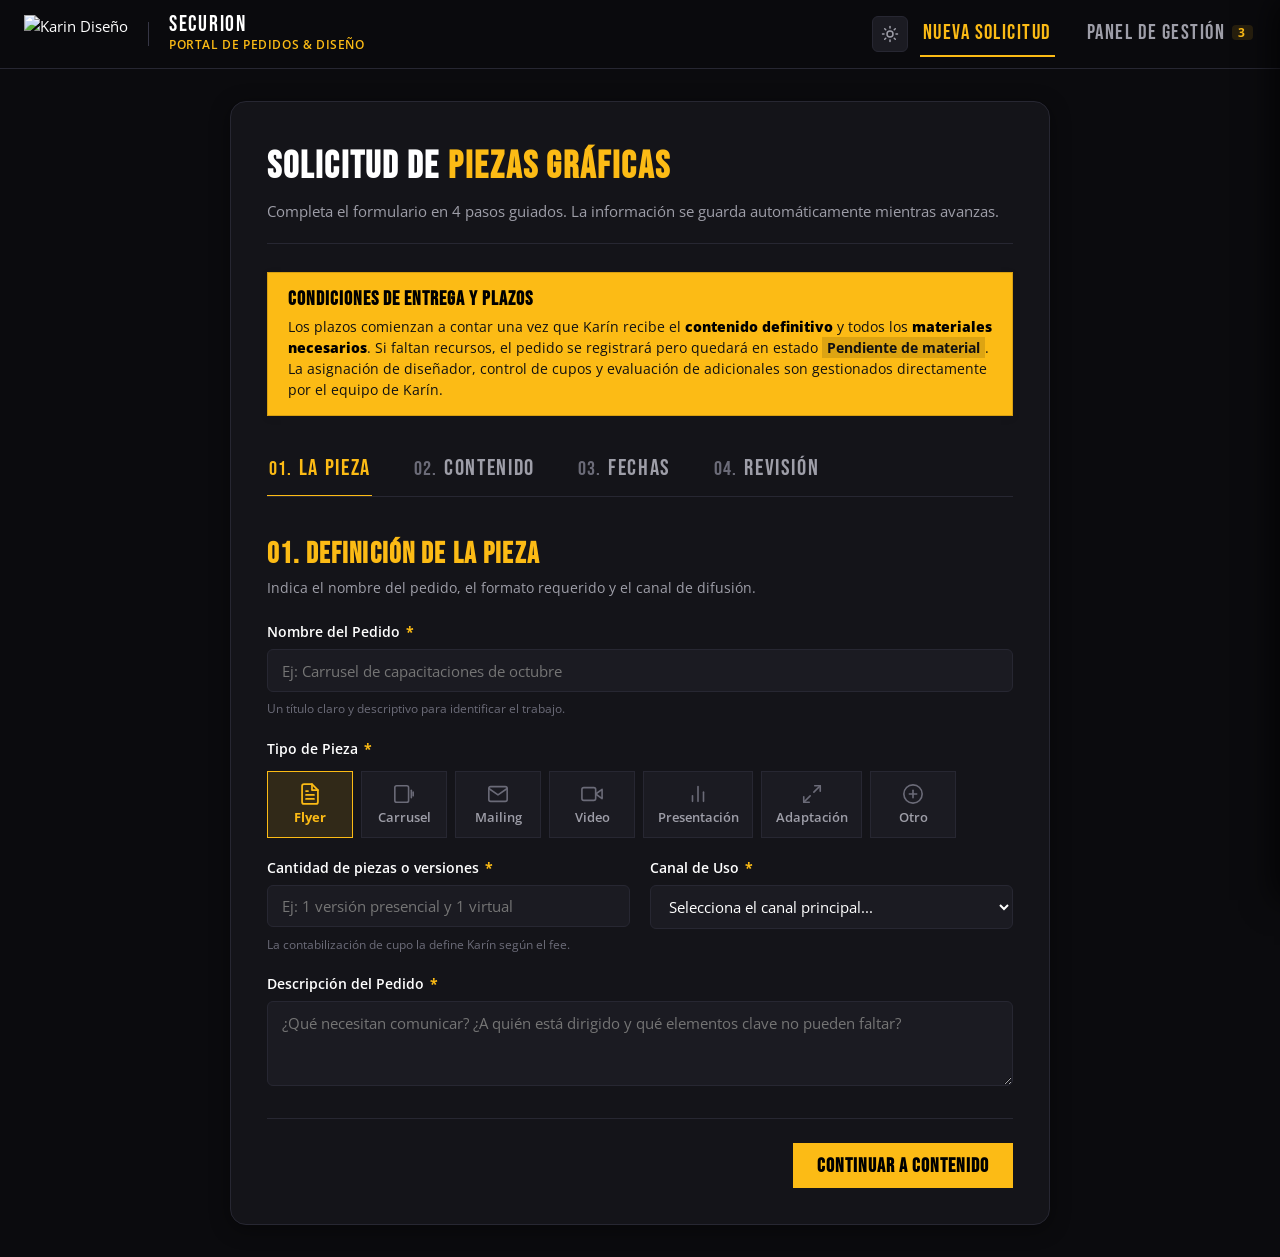
==== index.html @ 6c2c07dc "Portal de Gestion y Pedidos de Diseno - Securion & Karin" ====
<!DOCTYPE html>
<html lang="es" data-theme="dark">
<head>
  <meta charset="UTF-8">
  <meta name="viewport" content="width=device-width, initial-scale=1.0">
  <meta name="color-scheme" content="dark light">
  <title>KARÍN | Portal de Pedidos & Gestión Securion</title>
  <meta name="description" content="Plataforma de solicitud y seguimiento de piezas de diseño para Securion por Karín Diseño.">
  <link rel="icon" type="image/png" href="https://assets.zyrosite.com/cdn-cgi/image/format=auto,w=32,h=32,fit=crop,f=png/mv0lGExe8ySg27l9/favicon-karin-AR0VG83LXwT9lnw8.png">

  <!-- FOUC Prevention Script -->
  <script>
    (function() {
      const savedTheme = localStorage.getItem('karin_theme') || 'dark';
      document.documentElement.setAttribute('data-theme', savedTheme);
      const meta = document.querySelector('meta[name="color-scheme"]');
      if (meta) {
        meta.setAttribute('content', savedTheme === 'dark' ? 'dark light' : 'light dark');
      }
    })();
  </script>

  <!-- Google Fonts: Bebas Neue (títulos Karin) y Open Sans (cuerpo y controles) -->
  <link rel="preconnect" href="https://fonts.googleapis.com">
  <link rel="preconnect" href="https://fonts.gstatic.com" crossorigin>
  <link href="https://fonts.googleapis.com/css2?family=Bebas+Neue&family=Open+Sans:ital,wght@0,300..800;1,300..800&display=swap" rel="stylesheet">

  <style>
    /* VARIABLES DE TEMA: MODO OSCURO POR DEFECTO */
    :root, [data-theme="dark"] {
      color-scheme: dark;
      --karin-yellow: #FCBB15;
      --karin-yellow-hover: #e5a70c;
      --karin-yellow-light: rgba(252, 187, 21, 0.12);
      --karin-yellow-border: rgba(252, 187, 21, 0.35);
      
      --bg-main: #0B0B0E;
      --bg-surface: #141419;
      --bg-surface-elevated: #1B1B22;
      --bg-surface-hover: #22222B;
      --border-subtle: #272732;
      --border-medium: #363645;
      
      --text-main: #FFFFFF;
      --text-muted: #9E9EA8;
      --text-dim: #6B6B78;
      
      --danger: #FF4D4F;
      --danger-bg: rgba(255, 77, 79, 0.12);
      --danger-border: rgba(255, 77, 79, 0.3);
      --success: #52C41A;
      --success-bg: rgba(82, 196, 26, 0.12);
      --success-border: rgba(82, 196, 26, 0.3);
      --warning: #FAAD14;
      --warning-bg: rgba(250, 173, 20, 0.12);
      --warning-border: rgba(250, 173, 20, 0.3);
      --info: #1890FF;
      --info-bg: rgba(24, 144, 255, 0.12);
      --info-border: rgba(24, 144, 255, 0.3);
      --purple: #B37FEB;
      --purple-bg: rgba(114, 46, 209, 0.15);
      --purple-border: rgba(114, 46, 209, 0.3);

      --font-display: 'Bebas Neue', sans-serif;
      --font-body: 'Open Sans', -apple-system, BlinkMacSystemFont, 'Segoe UI', Roboto, sans-serif;
      --radius-sm: 6px;
      --radius-md: 10px;
      --radius-lg: 16px;
      --shadow-card: 0 4px 20px rgba(0, 0, 0, 0.4);
      --shadow-drawer: -6px 0 30px rgba(0, 0, 0, 0.7);
      --header-bg: rgba(11, 11, 14, 0.95);
    }

    /* VARIABLES DE TEMA: MODO CLARO (DISCRETO Y PULIDO) */
    [data-theme="light"] {
      color-scheme: light;
      --karin-yellow: #D99B00;
      --karin-yellow-hover: #c48a00;
      --karin-yellow-light: rgba(217, 155, 0, 0.1);
      --karin-yellow-border: rgba(217, 155, 0, 0.35);
      
      --bg-main: #F6F6FA;
      --bg-surface: #FFFFFF;
      --bg-surface-elevated: #F0F0F5;
      --bg-surface-hover: #E7E7EE;
      --border-subtle: #E1E1E8;
      --border-medium: #CBCBD6;
      
      --text-main: #141418;
      --text-muted: #575766;
      --text-dim: #7C7C8C;
      
      --danger: #D9363E;
      --danger-bg: rgba(217, 54, 62, 0.08);
      --danger-border: rgba(217, 54, 62, 0.25);
      --success: #389E0D;
      --success-bg: rgba(56, 158, 13, 0.08);
      --success-border: rgba(56, 158, 13, 0.25);
      --warning: #D48806;
      --warning-bg: rgba(212, 136, 6, 0.08);
      --warning-border: rgba(212, 136, 6, 0.25);
      --info: #096DD9;
      --info-bg: rgba(9, 109, 217, 0.08);
      --info-border: rgba(9, 109, 217, 0.25);
      --purple: #722ED1;
      --purple-bg: rgba(114, 46, 209, 0.08);
      --purple-border: rgba(114, 46, 209, 0.25);

      --shadow-card: 0 4px 18px rgba(0, 0, 0, 0.06);
      --shadow-drawer: -6px 0 30px rgba(0, 0, 0, 0.15);
      --header-bg: rgba(255, 255, 255, 0.95);
    }

    * {
      box-sizing: border-box;
      margin: 0;
      padding: 0;
      transition: background-color 0.25s ease, border-color 0.25s ease, color 0.25s ease;
    }

    body {
      background-color: var(--bg-main);
      color: var(--text-main);
      font-family: var(--font-body);
      font-size: 15px;
      line-height: 1.5;
      min-height: 100vh;
      display: flex;
      flex-direction: column;
      overflow-x: hidden;
    }

    /* HEADER */
    header {
      background-color: var(--header-bg);
      backdrop-filter: blur(12px);
      border-bottom: 1px solid var(--border-subtle);
      position: sticky;
      top: 0;
      z-index: 100;
      padding: 0.75rem 1.5rem;
    }

    .header-inner {
      max-width: 1300px;
      margin: 0 auto;
      display: flex;
      align-items: center;
      justify-content: space-between;
      gap: 1rem;
    }

    .brand-wrap {
      display: flex;
      align-items: center;
      gap: 1.25rem;
      text-decoration: none;
    }

    .brand-logo {
      height: 38px;
      width: auto;
      object-fit: contain;
    }

    [data-theme="light"] .brand-logo {
      filter: drop-shadow(0 1px 2px rgba(0,0,0,0.15));
    }

    .brand-divider {
      width: 1px;
      height: 24px;
      background: var(--border-medium);
    }

    .client-badge {
      display: flex;
      flex-direction: column;
    }

    .client-badge .title {
      font-family: var(--font-display);
      font-size: 1.35rem;
      letter-spacing: 0.08em;
      color: var(--text-main);
      line-height: 1;
    }

    .client-badge .sub {
      font-size: 0.75rem;
      color: var(--karin-yellow);
      letter-spacing: 0.05em;
      text-transform: uppercase;
      font-weight: 600;
    }

    .header-right {
      display: flex;
      align-items: center;
      gap: 0.75rem;
    }

    /* THEME TOGGLE (LINDO Y DISCRETO) */
    .theme-toggle-btn {
      background: var(--bg-surface-elevated);
      border: 1px solid var(--border-subtle);
      color: var(--text-muted);
      width: 36px;
      height: 36px;
      border-radius: var(--radius-sm);
      display: inline-flex;
      align-items: center;
      justify-content: center;
      cursor: pointer;
      transition: all 0.2s ease;
      padding: 0;
    }

    .theme-toggle-btn:hover {
      color: var(--karin-yellow);
      border-color: var(--karin-yellow-border);
      background: var(--bg-surface-hover);
    }

    .theme-icon-wrap {
      display: flex;
      align-items: center;
      justify-content: center;
      width: 18px;
      height: 18px;
    }

    .theme-icon-wrap svg {
      width: 18px;
      height: 18px;
      stroke: currentColor;
      fill: none;
      stroke-width: 2;
      stroke-linecap: round;
      stroke-linejoin: round;
      display: block;
    }

    /* NAV TABS ESTILO KARIN (EDITORIAL, SIN PASTILLAS, LÍNEA AMARILLA INFERIOR) */
    .nav-tabs {
      display: flex;
      background: transparent;
      border: none;
      padding: 0;
      gap: 1.8rem;
    }

    .nav-btn {
      background: transparent;
      border: none;
      border-radius: 0;
      color: var(--text-muted);
      font-family: var(--font-display);
      font-size: 1.3rem;
      letter-spacing: 0.07em;
      text-transform: uppercase;
      padding: 0.5rem 0.2rem 0.65rem;
      cursor: pointer;
      display: inline-flex;
      align-items: center;
      gap: 0.45rem;
      border-bottom: 2px solid transparent;
      margin-bottom: -1px;
      transition: color 0.2s ease, border-color 0.2s ease;
      box-shadow: none;
    }

    .nav-btn:hover {
      color: var(--text-main);
    }

    .nav-btn.active {
      background: transparent !important;
      color: var(--karin-yellow) !important;
      border-bottom: 2px solid var(--karin-yellow) !important;
      box-shadow: none !important;
    }

    .badge-count {
      background: var(--karin-yellow-light);
      color: var(--karin-yellow);
      font-family: var(--font-body);
      font-size: 0.72rem;
      padding: 1px 6px;
      border-radius: 4px;
      font-weight: 700;
      line-height: 1.2;
    }

    .nav-btn.active .badge-count {
      background: var(--karin-yellow);
      color: #000000;
    }

    /* MAIN CONTAINER */
    main {
      flex: 1;
      max-width: 1300px;
      width: 100%;
      margin: 0 auto;
      padding: 2rem 1.5rem;
    }

    /* VIEW SWITCHER */
    .view-section {
      display: none;
      animation: fadeIn 0.25s ease-in-out;
    }

    .view-section.active {
      display: block;
    }

    @keyframes fadeIn {
      from { opacity: 0; transform: translateY(6px); }
      to { opacity: 1; transform: translateY(0); }
    }

    /* ======================================================== */
    /* VISTA 1: FORMULARIO WIZARD PASO A PASO (MODO CLIENTE)   */
    /* ======================================================== */
    .wizard-container {
      max-width: 820px;
      margin: 0 auto;
      background: var(--bg-surface);
      border: 1px solid var(--border-subtle);
      border-radius: var(--radius-lg);
      padding: 2.25rem;
      box-shadow: var(--shadow-card);
      position: relative;
    }

    .wizard-header {
      margin-bottom: 1.75rem;
      border-bottom: 1px solid var(--border-subtle);
      padding-bottom: 1.25rem;
    }

    .wizard-header h1 {
      font-family: var(--font-display);
      font-size: 2.4rem;
      letter-spacing: 0.05em;
      color: var(--text-main);
      margin-bottom: 0.25rem;
    }

    .wizard-header h1 span {
      color: var(--karin-yellow);
    }

    .wizard-header p {
      color: var(--text-muted);
      font-size: 0.95rem;
    }

    /* AVISO DE CONDICIONES: AMARILLO SÓLIDO, CUADRADO Y COMPACTO */
    .terms-alert-box {
      background: #FCBB15;
      color: #000000;
      border-radius: 0;
      border: 1px solid rgba(0, 0, 0, 0.15);
      padding: 0.95rem 1.25rem;
      margin: 1.25rem 0 1.75rem;
      box-shadow: 0 2px 8px rgba(0, 0, 0, 0.08);
    }

    .terms-alert-title {
      font-family: var(--font-display);
      font-size: 1.25rem;
      letter-spacing: 0.05em;
      line-height: 1.1;
      margin-bottom: 0.35rem;
      color: #000000;
      font-weight: 700;
      text-transform: uppercase;
    }

    .terms-alert-text {
      font-family: var(--font-body);
      font-size: 0.88rem;
      line-height: 1.5;
      color: #111111;
      margin: 0;
    }

    .terms-alert-text strong {
      color: #000000;
      font-weight: 800;
    }

    .terms-alert-text em {
      font-style: normal;
      font-weight: 700;
      background: rgba(0, 0, 0, 0.12);
      padding: 1px 5px;
    }

    /* STEP NAVIGATION ESTILO KARIN (EDITORIAL, SIN PASTILLAS, LÍNEA AMARILLA INFERIOR) */
    .steps-indicator {
      display: flex;
      align-items: center;
      border-bottom: 1px solid var(--border-subtle);
      margin-bottom: 2.25rem;
      gap: 2.5rem;
      overflow-x: auto;
      scrollbar-width: none;
    }
    .steps-indicator::-webkit-scrollbar {
      display: none;
    }

    .step-pill {
      background: transparent !important;
      border: none !important;
      border-radius: 0 !important;
      padding: 0.6rem 0.1rem 0.85rem;
      display: inline-flex;
      align-items: baseline;
      gap: 0.45rem;
      cursor: pointer;
      font-family: var(--font-display);
      font-size: 1.45rem;
      letter-spacing: 0.07em;
      color: var(--text-muted);
      text-transform: uppercase;
      position: relative;
      border-bottom: 2px solid transparent !important;
      margin-bottom: -1px;
      transition: color 0.2s ease, border-color 0.2s ease;
      white-space: nowrap;
    }

    .step-pill:hover {
      color: var(--text-main);
    }

    .step-pill.current {
      color: var(--karin-yellow) !important;
      border-bottom: 2px solid var(--karin-yellow) !important;
    }

    .step-pill.completed {
      color: var(--text-main);
      border-bottom: 2px solid transparent !important;
    }

    .step-num {
      font-family: var(--font-display);
      font-size: 1.25rem;
      letter-spacing: 0.05em;
      color: var(--text-dim);
      background: transparent !important;
      width: auto !important;
      height: auto !important;
      border-radius: 0 !important;
      padding: 0 !important;
      line-height: 1;
      display: inline;
    }

    .step-pill.current .step-num {
      color: var(--karin-yellow);
    }

    .step-pill.completed .step-num {
      color: var(--karin-yellow);
    }

    .step-info {
      display: inline-flex;
      align-items: baseline;
      gap: 0.35rem;
    }

    .step-info .step-label {
      display: none;
    }

    .step-info .step-title {
      font-family: var(--font-display);
      font-size: 1.45rem;
      letter-spacing: 0.07em;
      color: inherit;
      font-weight: normal;
    }

    /* FORM STEP PANELS */
    .form-step {
      display: none;
    }

    .form-step.active {
      display: block;
      animation: fadeIn 0.2s ease-in-out;
    }

    .step-heading {
      margin-bottom: 1.5rem;
    }

    .step-heading h2 {
      font-family: var(--font-display);
      font-size: 1.8rem;
      letter-spacing: 0.04em;
      color: var(--karin-yellow);
      display: flex;
      align-items: center;
      gap: 0.5rem;
    }

    .step-heading p {
      color: var(--text-muted);
      font-size: 0.9rem;
    }

    /* FORM CONTROLS */
    .form-grid {
      display: grid;
      grid-template-columns: 1fr 1fr;
      gap: 1.25rem;
    }

    .col-full {
      grid-column: 1 / -1;
    }

    .form-group {
      display: flex;
      flex-direction: column;
      gap: 0.4rem;
    }

    label {
      font-size: 0.86rem;
      font-weight: 600;
      color: var(--text-main);
      display: flex;
      align-items: center;
      gap: 0.35rem;
    }

    .req {
      color: var(--karin-yellow);
      font-weight: bold;
    }

    .field-hint {
      font-size: 0.77rem;
      color: var(--text-dim);
      margin-top: 2px;
    }

    input[type="text"],
    input[type="email"],
    input[type="datetime-local"],
    input[type="date"],
    textarea,
    select {
      width: 100%;
      background: var(--bg-surface-elevated);
      border: 1px solid var(--border-subtle);
      border-radius: var(--radius-sm);
      padding: 0.65rem 0.85rem;
      color: var(--text-main);
      font-family: var(--font-body);
      font-size: 0.92rem;
      transition: all 0.2s ease;
    }

    input:focus,
    textarea:focus,
    select:focus {
      outline: none;
      border-color: var(--karin-yellow);
      box-shadow: 0 0 0 3px rgba(252, 187, 21, 0.2);
    }

    textarea {
      resize: vertical;
      min-height: 85px;
    }

    /* VISUAL CARD SELECTORS (Tipo de Pieza) COMPACTOS Y JUNTOS */
    .card-selector-grid {
      display: flex;
      flex-wrap: wrap;
      gap: 0.5rem;
      margin-top: 0.35rem;
    }

    .card-choice {
      position: relative;
      flex: 0 0 auto;
    }

    .card-choice input[type="radio"] {
      position: absolute;
      opacity: 0;
      width: 100%;
      height: 100%;
      cursor: pointer;
      z-index: 2;
    }

    .choice-box {
      background: var(--bg-surface-elevated);
      border: 1px solid var(--border-subtle);
      border-radius: 0;
      padding: 0.65rem 0.85rem;
      min-width: 86px;
      text-align: center;
      transition: all 0.2s ease;
      display: flex;
      flex-direction: column;
      align-items: center;
      justify-content: center;
      gap: 0.35rem;
      cursor: pointer;
      height: 100%;
      box-sizing: border-box;
    }

    .choice-svg-icon {
      width: 22px;
      height: 22px;
      stroke: var(--text-dim);
      fill: none;
      stroke-width: 1.75;
      stroke-linecap: round;
      stroke-linejoin: round;
      transition: stroke 0.2s ease, transform 0.2s ease;
    }

    .choice-label {
      font-size: 0.82rem;
      font-weight: 600;
      color: var(--text-muted);
      line-height: 1.2;
    }

    .card-choice input:checked + .choice-box {
      border-color: var(--karin-yellow);
      background: var(--karin-yellow-light);
    }

    .card-choice input:checked + .choice-box .choice-svg-icon {
      stroke: var(--karin-yellow);
      transform: scale(1.08);
    }

    .card-choice input:checked + .choice-box .choice-label {
      color: var(--karin-yellow);
      font-weight: 700;
    }

    /* URGENCY ALERT BOX */
    .urgency-box {
      background: var(--danger-bg);
      border: 1px solid var(--danger-border);
      border-radius: var(--radius-md);
      padding: 1.15rem;
      margin-top: 0.5rem;
    }

    .urgency-toggle-wrap {
      display: flex;
      align-items: center;
      justify-content: space-between;
      gap: 1rem;
    }

    .urgency-text h4 {
      color: var(--danger);
      font-size: 0.98rem;
      font-weight: 700;
      display: flex;
      align-items: center;
      gap: 0.5rem;
    }

    .urgency-text p {
      font-size: 0.82rem;
      color: var(--text-muted);
    }

    /* CONDITIONAL BLOCKS */
    .conditional-block {
      background: var(--bg-surface-elevated);
      border: 1px dashed var(--border-medium);
      border-radius: var(--radius-sm);
      padding: 1rem;
      margin-top: 0.75rem;
      display: none;
    }

    .conditional-block.visible {
      display: block;
      animation: fadeIn 0.2s ease;
    }

    /* FOOTER BUTTONS WIZARD */
    .wizard-actions {
      display: flex;
      justify-content: space-between;
      align-items: center;
      margin-top: 2rem;
      padding-top: 1.5rem;
      border-top: 1px solid var(--border-subtle);
    }

    .btn {
      display: inline-flex;
      align-items: center;
      justify-content: center;
      gap: 0.5rem;
      font-family: var(--font-display);
      font-size: 1.25rem;
      letter-spacing: 0.05em;
      text-transform: uppercase;
      font-weight: 700;
      padding: 0.65rem 1.5rem;
      border-radius: 0;
      cursor: pointer;
      border: none;
      transition: all 0.2s ease;
    }

    .btn-secondary {
      background: var(--bg-surface-elevated);
      color: var(--text-muted);
      border: 1px solid var(--border-medium);
    }

    .btn-secondary:hover {
      color: var(--text-main);
      background: var(--bg-surface-hover);
      border-color: var(--text-main);
    }

    .btn-primary {
      background: var(--karin-yellow);
      color: #000000;
      box-shadow: none;
    }

    .btn-primary:hover {
      background: var(--karin-yellow-hover);
      transform: translateY(-1px);
      box-shadow: none;
    }

    /* SUCCESS MODAL / SCREEN */
    .success-card {
      text-align: center;
      padding: 2.5rem 1rem;
      display: none;
    }

    .success-card.active {
      display: block;
      animation: fadeIn 0.3s ease;
    }

    .success-icon-wrap {
      width: 64px;
      height: 64px;
      background: var(--karin-yellow-light);
      border: 2px solid var(--karin-yellow);
      border-radius: 50%;
      display: flex;
      align-items: center;
      justify-content: center;
      margin: 0 auto 1.25rem;
      color: var(--karin-yellow);
    }

    .success-icon-wrap svg {
      width: 28px;
      height: 28px;
      stroke: var(--karin-yellow);
      fill: none;
      stroke-width: 2.5;
      stroke-linecap: round;
      stroke-linejoin: round;
    }

    .success-card h2 {
      font-family: var(--font-display);
      font-size: 2.5rem;
      letter-spacing: 0.05em;
      color: var(--karin-yellow);
      margin-bottom: 0.5rem;
    }

    .order-id-badge {
      display: inline-block;
      background: var(--bg-surface-elevated);
      border: 1px solid var(--border-medium);
      padding: 0.4rem 1rem;
      border-radius: 20px;
      font-size: 0.95rem;
      font-weight: 700;
      color: var(--text-main);
      margin-bottom: 1.25rem;
    }

    .success-details {
      max-width: 500px;
      margin: 0 auto 2rem;
      background: var(--bg-surface-elevated);
      border: 1px solid var(--border-subtle);
      border-radius: var(--radius-md);
      padding: 1.25rem;
      text-align: left;
      font-size: 0.88rem;
    }

    .success-row {
      display: flex;
      justify-content: space-between;
      padding: 0.4rem 0;
      border-bottom: 1px solid var(--border-subtle);
    }

    .success-row:last-child {
      border-bottom: none;
    }

    .success-row span:first-child {
      color: var(--text-muted);
    }


    /* ======================================================== */
    /* VISTA 2: PANEL DE GESTIÓN & SEGUIMIENTO (ZERO SIDESCROLL) */
    /* ======================================================== */
    .dashboard-header {
      display: flex;
      justify-content: space-between;
      align-items: flex-end;
      margin-bottom: 1.5rem;
      flex-wrap: wrap;
      gap: 1rem;
    }

    .dashboard-header h1 {
      font-family: var(--font-display);
      font-size: 2.3rem;
      letter-spacing: 0.05em;
      line-height: 1;
    }

    .dashboard-header h1 span {
      color: var(--karin-yellow);
    }

    /* KPI METRICS (ESTILO KARIN: EDITORIAL, BORDES RECTOS, NÚMEROS BEBAS NEUE) */
    .metrics-bar {
      display: grid;
      grid-template-columns: repeat(auto-fit, minmax(200px, 1fr));
      gap: 1.25rem;
      margin-bottom: 2.25rem;
    }

    .metric-card {
      background: var(--bg-surface);
      border: 1px solid var(--border-medium);
      border-radius: 0;
      padding: 1.5rem 1.75rem;
      display: flex;
      flex-direction: column;
      box-shadow: none;
      transition: border-color 0.2s ease;
    }

    .metric-card:hover {
      border-color: var(--karin-yellow);
    }

    .metric-val {
      font-family: var(--font-display);
      font-size: 3.4rem;
      letter-spacing: 0.04em;
      color: var(--text-main);
      line-height: 1;
      margin-bottom: 0.4rem;
    }

    .metric-title {
      font-family: var(--font-display);
      font-size: 1.15rem;
      letter-spacing: 0.08em;
      text-transform: uppercase;
      color: var(--text-muted);
      line-height: 1.2;
    }

    .metric-card.urgent .metric-val {
      color: var(--danger);
    }

    .metric-card.pending-mat .metric-val {
      color: var(--warning);
    }

    .metric-card.in-progress .metric-val {
      color: var(--karin-yellow);
    }

    /* CONTROLS & FILTER BAR (ESTILO MENÚ KARIN: SIN PASTILLAS, LÍNEA AMARILLA) */
    .filter-bar {
      background: transparent;
      border: none;
      border-bottom: 1px solid var(--border-subtle);
      border-radius: 0;
      padding: 0 0 0.5rem 0;
      display: flex;
      align-items: flex-end;
      justify-content: space-between;
      gap: 1.5rem;
      margin-bottom: 2rem;
      flex-wrap: wrap;
      box-shadow: none;
    }

    .filter-tabs {
      display: flex;
      gap: 1.75rem;
      overflow-x: auto;
      margin-bottom: -1px;
      scrollbar-width: none;
    }
    .filter-tabs::-webkit-scrollbar {
      display: none;
    }

    .filter-tab {
      background: transparent;
      border: none;
      border-radius: 0;
      padding: 0.5rem 0.2rem 0.75rem;
      border-bottom: 2px solid transparent;
      font-family: var(--font-display);
      font-size: 1.3rem;
      letter-spacing: 0.07em;
      text-transform: uppercase;
      color: var(--text-muted);
      cursor: pointer;
      transition: color 0.2s ease, border-color 0.2s ease;
      white-space: nowrap;
    }

    .filter-tab:hover {
      color: var(--text-main);
    }

    .filter-tab.active {
      color: var(--karin-yellow) !important;
      border-bottom: 2px solid var(--karin-yellow) !important;
      background: transparent !important;
    }

    .search-box {
      position: relative;
      min-width: 280px;
      margin-bottom: 0.35rem;
    }

    .search-box input {
      padding-left: 2.2rem;
      font-size: 0.88rem;
      border-radius: 0;
      border: 1px solid var(--border-medium);
      background: var(--bg-surface);
    }

    .search-icon-svg {
      position: absolute;
      left: 0.75rem;
      top: 50%;
      transform: translateY(-50%);
      width: 15px;
      height: 15px;
      stroke: var(--text-dim);
      fill: none;
      stroke-width: 2;
      pointer-events: none;
    }

    /* CARDS GRID FOR ORDERS (ESTILO SEGUNDA CAPTURA: CUADRADOS RECTANGULARES CON BOTÓN AMARILLO) */
    .orders-grid {
      display: grid;
      grid-template-columns: repeat(auto-fill, minmax(360px, 1fr));
      gap: 1.75rem;
    }

    .order-card {
      background: var(--bg-surface);
      border: 1px solid var(--border-medium);
      border-radius: 0;
      padding: 1.75rem 1.75rem 1.5rem;
      transition: border-color 0.2s ease, transform 0.2s ease;
      cursor: pointer;
      display: flex;
      flex-direction: column;
      position: relative;
      box-shadow: none;
    }

    .order-card:hover {
      border-color: var(--karin-yellow);
      transform: translateY(-2px);
    }

    .card-top {
      display: flex;
      justify-content: space-between;
      align-items: center;
      margin-bottom: 1rem;
      gap: 0.5rem;
      flex-wrap: wrap;
    }

    .card-id-type {
      display: flex;
      align-items: center;
      gap: 0.5rem;
    }

    .order-code {
      font-family: var(--font-display);
      font-size: 1.05rem;
      letter-spacing: 0.05em;
      color: #000000;
      background: var(--karin-yellow);
      padding: 1px 7px;
      border-radius: 0;
      font-weight: 700;
      line-height: 1.3;
    }

    .order-piece-tag {
      font-family: var(--font-display);
      font-size: 1.05rem;
      letter-spacing: 0.05em;
      text-transform: uppercase;
      color: var(--text-muted);
      background: transparent;
      padding: 1px 7px;
      border-radius: 0;
      border: 1px solid var(--border-medium);
      line-height: 1.3;
    }

    .status-badge {
      display: inline-flex;
      align-items: center;
      gap: 0.35rem;
      font-family: var(--font-display);
      font-size: 1rem;
      letter-spacing: 0.06em;
      padding: 2px 8px;
      border-radius: 0;
      text-transform: uppercase;
      line-height: 1.3;
    }

    .status-badge::before {
      display: none;
    }

    .status-nuevo { background: transparent; color: var(--info); border: 1px solid var(--info); }
    .status-pendiente { background: transparent; color: var(--warning); border: 1px solid var(--warning); }
    .status-diseno { background: transparent; color: var(--karin-yellow); border: 1px solid var(--karin-yellow); }
    .status-revision { background: transparent; color: var(--purple); border: 1px solid var(--purple); }
    .status-aprobado { background: transparent; color: var(--success); border: 1px solid var(--success); }
    .status-finalizado { background: transparent; color: var(--text-dim); border: 1px solid var(--border-medium); }

    .urgent-badge-pill {
      background: transparent;
      color: var(--danger);
      border: 1px solid var(--danger);
      padding: 1px 7px;
      border-radius: 0;
      font-family: var(--font-display);
      font-size: 1rem;
      letter-spacing: 0.06em;
      text-transform: uppercase;
      line-height: 1.3;
    }

    .card-title {
      font-family: var(--font-display);
      font-size: 1.65rem;
      letter-spacing: 0.04em;
      text-transform: uppercase;
      color: var(--text-main);
      margin-bottom: 0.5rem;
      line-height: 1.15;
    }

    .card-desc {
      font-family: var(--font-body);
      font-size: 0.88rem;
      color: var(--text-muted);
      display: -webkit-box;
      -webkit-line-clamp: 2;
      -webkit-box-orient: vertical;
      overflow: hidden;
      margin-bottom: 1.25rem;
      line-height: 1.5;
      min-height: 42px;
    }

    .card-meta-list {
      margin-top: auto;
      border-top: 1px solid var(--border-subtle);
      padding-top: 0.85rem;
      display: flex;
      flex-direction: column;
      gap: 0.45rem;
      font-size: 0.84rem;
    }

    .card-btn-action {
      background: var(--karin-yellow);
      color: #000000;
      font-family: var(--font-display);
      font-size: 1.35rem;
      letter-spacing: 0.08em;
      text-transform: uppercase;
      font-weight: 700;
      padding: 0.65rem 1.25rem;
      border: none;
      border-radius: 0;
      text-align: center;
      width: 100%;
      margin-top: 1.25rem;
      cursor: pointer;
      transition: all 0.2s ease;
      display: block;
    }

    .order-card:hover .card-btn-action {
      background: var(--karin-yellow-hover);
      transform: translateY(-1px);
    }

    .meta-item {
      display: flex;
      justify-content: space-between;
      color: var(--text-dim);
    }

    .meta-item strong {
      color: var(--text-main);
      font-weight: 600;
    }

    .urgent-badge-pill {
      background: var(--danger-bg);
      color: var(--danger);
      border: 1px solid var(--danger-border);
      padding: 2px 7px;
      border-radius: 4px;
      font-size: 0.73rem;
      font-weight: 800;
      display: inline-flex;
      align-items: center;
      gap: 4px;
      text-transform: uppercase;
      letter-spacing: 0.04em;
    }

    /* DRAWER / DETALLE DEL PEDIDO (SIN SCROLL HORIZONTAL) */
    .drawer-overlay {
      position: fixed;
      top: 0;
      left: 0;
      width: 100vw;
      height: 100vh;
      background: rgba(0, 0, 0, 0.6);
      backdrop-filter: blur(4px);
      z-index: 1000;
      opacity: 0;
      pointer-events: none;
      transition: opacity 0.25s ease;
    }

    .drawer-overlay.open {
      opacity: 1;
      pointer-events: auto;
    }

    .detail-drawer {
      position: fixed;
      top: 0;
      right: 0;
      width: min(680px, 92vw);
      height: 100vh;
      background: var(--bg-surface);
      border-left: 1px solid var(--border-medium);
      box-shadow: var(--shadow-drawer);
      z-index: 1001;
      transform: translateX(100%);
      transition: transform 0.3s cubic-bezier(0.16, 1, 0.3, 1);
      display: flex;
      flex-direction: column;
      overflow: hidden;
    }

    .detail-drawer.open {
      transform: translateX(0);
    }

    .drawer-header {
      padding: 1.25rem 1.75rem;
      border-bottom: 1px solid var(--border-subtle);
      background: var(--bg-surface-elevated);
      display: flex;
      justify-content: space-between;
      align-items: center;
    }

    .drawer-title-wrap h2 {
      font-family: var(--font-display);
      font-size: 1.8rem;
      letter-spacing: 0.04em;
      color: var(--text-main);
      display: flex;
      align-items: center;
      gap: 0.6rem;
    }

    .drawer-close {
      background: transparent;
      border: none;
      color: var(--text-dim);
      font-size: 1.3rem;
      cursor: pointer;
      line-height: 1;
      padding: 0.35rem;
      border-radius: 4px;
      transition: color 0.2s;
    }

    .drawer-close:hover {
      color: var(--text-main);
    }

    .drawer-body {
      flex: 1;
      overflow-y: auto;
      padding: 1.5rem 1.75rem;
      display: flex;
      flex-direction: column;
      gap: 1.5rem;
    }

    /* SECCIONES EN EL DRAWER */
    .drawer-section {
      background: var(--bg-surface-elevated);
      border: 1px solid var(--border-subtle);
      border-radius: 0;
      padding: 1.25rem;
    }

    .drawer-section-title {
      font-family: var(--font-display);
      font-size: 1.2rem;
      letter-spacing: 0.05em;
      color: var(--karin-yellow);
      margin-bottom: 0.85rem;
      display: flex;
      align-items: center;
      justify-content: space-between;
      border-bottom: 1px solid var(--border-subtle);
      padding-bottom: 0.4rem;
    }

    .drawer-field-grid {
      display: grid;
      grid-template-columns: 1fr 1fr;
      gap: 0.85rem;
    }

    .drawer-field {
      display: flex;
      flex-direction: column;
      gap: 0.2rem;
    }

    .drawer-field.col-full {
      grid-column: 1 / -1;
    }

    .df-label {
      font-size: 0.75rem;
      color: var(--text-dim);
      text-transform: uppercase;
      font-weight: 600;
      letter-spacing: 0.04em;
    }

    .df-val {
      font-size: 0.9rem;
      color: var(--text-main);
      word-break: break-word;
    }

    .df-val a {
      color: var(--karin-yellow);
      text-decoration: underline;
    }

    /* SECCIÓN KARIN (INTERNA Y EDITABLE) */
    .karin-internal-panel {
      border: 1px solid var(--karin-yellow-border);
      background: var(--karin-yellow-light);
    }

    .drawer-footer {
      padding: 1rem 1.75rem;
      border-top: 1px solid var(--border-subtle);
      background: var(--bg-surface-elevated);
      display: flex;
      justify-content: space-between;
      align-items: center;
      gap: 1rem;
    }

    /* TOAST NOTIFICATION */
    .toast {
      position: fixed;
      bottom: 2rem;
      right: 2rem;
      background: var(--bg-surface-elevated);
      border: 1px solid var(--karin-yellow);
      color: var(--text-main);
      padding: 0.85rem 1.4rem;
      border-radius: var(--radius-sm);
      box-shadow: 0 10px 30px rgba(0, 0, 0, 0.25);
      z-index: 2000;
      font-size: 0.9rem;
      font-weight: 600;
      display: flex;
      align-items: center;
      gap: 0.5rem;
      opacity: 0;
      transform: translateY(20px);
      pointer-events: none;
      transition: all 0.25s ease;
    }

    .toast.show {
      opacity: 1;
      transform: translateY(0);
      pointer-events: auto;
    }

    /* RESPONSIVE */
    @media (max-width: 768px) {
      .header-inner {
        flex-direction: column;
        align-items: flex-start;
      }
      .header-right {
        width: 100%;
        justify-content: space-between;
      }
      .nav-tabs {
        width: 100%;
        justify-content: center;
      }
      .steps-indicator {
        gap: 1.25rem;
        overflow-x: auto;
      }
      .form-grid {
        grid-template-columns: 1fr;
      }
      .drawer-field-grid {
        grid-template-columns: 1fr;
      }
      .orders-grid {
        grid-template-columns: 1fr;
      }
    }
  </style>
</head>
<body>

  <!-- HEADER BRANDING KARIN -->
  <header>
    <div class="header-inner">
      <div class="brand-wrap">
        <img class="brand-logo" src="https://assets.zyrosite.com/cdn-cgi/image/format=auto,w=375,fit=crop,q=95/mv0lGExe8ySg27l9/mesa-de-trabajo-1-AoP487wzX7uWODk9.png" alt="Karin Diseño">
        <div class="brand-divider"></div>
        <div class="client-badge">
          <span class="title">SECURION</span>
          <span class="sub">Portal de Pedidos & Diseño</span>
        </div>
      </div>

      <div class="header-right">
        <!-- BOTÓN DE MODO OSCURO / CLARO (DISCRETO Y ELEGANTE) -->
        <button class="theme-toggle-btn" id="themeToggleBtn" onclick="toggleTheme()" aria-label="Cambiar modo de color" title="Alternar modo claro / oscuro">
          <span class="theme-icon-wrap" id="themeIconSlot"></span>
        </button>

        <!-- TABS DE NAVEGACIÓN -->
        <nav class="nav-tabs">
          <button class="nav-btn active" id="tabNewOrder" onclick="switchView('newOrder')">
            <span>Nueva Solicitud</span>
          </button>
          <button class="nav-btn" id="tabDashboard" onclick="switchView('dashboard')">
            <span>Panel de Gestión</span>
            <span class="badge-count" id="ordersCounter">0</span>
          </button>
        </nav>
      </div>
    </div>
  </header>

  <!-- CONTENIDO PRINCIPAL -->
  <main>

    <!-- ======================================================== -->
    <!-- VISTA 1: NUEVA SOLICITUD (WIZARD GUIADO PARA EL CLIENTE) -->
    <!-- ======================================================== -->
    <section id="viewNewOrder" class="view-section active">
      <div class="wizard-container">
        
        <div class="wizard-header">
          <h1>SOLICITUD DE <span>PIEZAS GRÁFICAS</span></h1>
          <p>Completa el formulario en 4 pasos guiados. La información se guarda automáticamente mientras avanzas.</p>
        </div>

        <!-- AVISO DE CONDICIONES Y PLAZOS (AMARILLO SÓLIDO, CUADRADO Y COMPACTO) -->
        <div class="terms-alert-box" id="termsAlertBox">
          <div class="terms-alert-title">CONDICIONES DE ENTREGA Y PLAZOS</div>
          <p class="terms-alert-text">
            Los plazos comienzan a contar una vez que Karín recibe el <strong>contenido definitivo</strong> y todos los <strong>materiales necesarios</strong>. Si faltan recursos, el pedido se registrará pero quedará en estado <em>Pendiente de material</em>. La asignación de diseñador, control de cupos y evaluación de adicionales son gestionados directamente por el equipo de Karín.
          </p>
        </div>

        <!-- INDICADOR DE PASOS ESTILO MENÚ KARIN -->
        <nav class="steps-indicator" aria-label="Pasos de la solicitud">
          <button type="button" class="step-pill current" id="pillStep1" onclick="goToStep(1)">
            <span class="step-num">01.</span>
            <span class="step-info"><span class="step-title">LA PIEZA</span></span>
          </button>
          <button type="button" class="step-pill" id="pillStep2" onclick="goToStep(2)">
            <span class="step-num">02.</span>
            <span class="step-info"><span class="step-title">CONTENIDO</span></span>
          </button>
          <button type="button" class="step-pill" id="pillStep3" onclick="goToStep(3)">
            <span class="step-num">03.</span>
            <span class="step-info"><span class="step-title">FECHAS</span></span>
          </button>
          <button type="button" class="step-pill" id="pillStep4" onclick="goToStep(4)">
            <span class="step-num">04.</span>
            <span class="step-info"><span class="step-title">REVISIÓN</span></span>
          </button>
        </nav>

        <!-- FORMULARIO WIZARD -->
        <form id="orderForm" onsubmit="event.preventDefault(); submitOrder();">

          <!-- PASO 1: DEFINICIÓN DE LA PIEZA -->
          <div class="form-step active" id="step1">
            <div class="step-heading">
              <h2>01. DEFINICIÓN DE LA PIEZA</h2>
              <p>Indica el nombre del pedido, el formato requerido y el canal de difusión.</p>
            </div>

            <div class="form-grid">
              <div class="form-group col-full">
                <label for="orderName">Nombre del Pedido <span class="req">*</span></label>
                <input type="text" id="orderName" placeholder="Ej: Carrusel de capacitaciones de octubre" required>
                <span class="field-hint">Un título claro y descriptivo para identificar el trabajo.</span>
              </div>

              <div class="form-group col-full">
                <label>Tipo de Pieza <span class="req">*</span></label>
                <div class="card-selector-grid">
                  <!-- Flyer -->
                  <label class="card-choice">
                    <input type="radio" name="pieceType" value="Flyer" checked>
                    <div class="choice-box">
                      <svg class="choice-svg-icon" viewBox="0 0 24 24">
                        <path d="M14 2H6a2 2 0 0 0-2 2v16a2 2 0 0 0 2 2h12a2 2 0 0 0 2-2V8z"></path>
                        <polyline points="14 2 14 8 20 8"></polyline>
                        <line x1="16" y1="13" x2="8" y2="13"></line>
                        <line x1="16" y1="17" x2="8" y2="17"></line>
                        <polyline points="10 9 9 9 8 9"></polyline>
                      </svg>
                      <span class="choice-label">Flyer</span>
                    </div>
                  </label>
                  <!-- Carrusel -->
                  <label class="card-choice">
                    <input type="radio" name="pieceType" value="Carrusel">
                    <div class="choice-box">
                      <svg class="choice-svg-icon" viewBox="0 0 24 24">
                        <rect x="2" y="3" width="15" height="18" rx="2" ry="2"></rect>
                        <line x1="20" y1="8" x2="20" y2="16"></line>
                        <line x1="22" y1="10" x2="22" y2="14"></line>
                      </svg>
                      <span class="choice-label">Carrusel</span>
                    </div>
                  </label>
                  <!-- Mailing -->
                  <label class="card-choice">
                    <input type="radio" name="pieceType" value="Mailing">
                    <div class="choice-box">
                      <svg class="choice-svg-icon" viewBox="0 0 24 24">
                        <path d="M4 4h16c1.1 0 2 .9 2 2v12c0 1.1-.9 2-2 2H4c-1.1 0-2-.9-2-2V6c0-1.1.9-2 2-2z"></path>
                        <polyline points="22,6 12,13 2,6"></polyline>
                      </svg>
                      <span class="choice-label">Mailing</span>
                    </div>
                  </label>
                  <!-- Video -->
                  <label class="card-choice">
                    <input type="radio" name="pieceType" value="Video">
                    <div class="choice-box">
                      <svg class="choice-svg-icon" viewBox="0 0 24 24">
                        <polygon points="23 7 16 12 23 17 23 7"></polygon>
                        <rect x="1" y="5" width="15" height="14" rx="2" ry="2"></rect>
                      </svg>
                      <span class="choice-label">Video</span>
                    </div>
                  </label>
                  <!-- Presentación -->
                  <label class="card-choice">
                    <input type="radio" name="pieceType" value="Presentación">
                    <div class="choice-box">
                      <svg class="choice-svg-icon" viewBox="0 0 24 24">
                        <line x1="18" y1="20" x2="18" y2="10"></line>
                        <line x1="12" y1="20" x2="12" y2="4"></line>
                        <line x1="6" y1="20" x2="6" y2="14"></line>
                      </svg>
                      <span class="choice-label">Presentación</span>
                    </div>
                  </label>
                  <!-- Adaptación -->
                  <label class="card-choice">
                    <input type="radio" name="pieceType" value="Adaptación">
                    <div class="choice-box">
                      <svg class="choice-svg-icon" viewBox="0 0 24 24">
                        <polyline points="15 3 21 3 21 9"></polyline>
                        <polyline points="9 21 3 21 3 15"></polyline>
                        <line x1="21" y1="3" x2="14" y2="10"></line>
                        <line x1="3" y1="21" x2="10" y2="14"></line>
                      </svg>
                      <span class="choice-label">Adaptación</span>
                    </div>
                  </label>
                  <!-- Otro -->
                  <label class="card-choice">
                    <input type="radio" name="pieceType" value="Otro">
                    <div class="choice-box">
                      <svg class="choice-svg-icon" viewBox="0 0 24 24">
                        <circle cx="12" cy="12" r="10"></circle>
                        <line x1="12" y1="8" x2="12" y2="16"></line>
                        <line x1="8" y1="12" x2="16" y2="12"></line>
                      </svg>
                      <span class="choice-label">Otro</span>
                    </div>
                  </label>
                </div>
              </div>

              <div class="form-group">
                <label for="pieceQuantity">Cantidad de piezas o versiones <span class="req">*</span></label>
                <input type="text" id="pieceQuantity" placeholder="Ej: 1 versión presencial y 1 virtual" required>
                <span class="field-hint">La contabilización de cupo la define Karín según el fee.</span>
              </div>

              <div class="form-group">
                <label for="channels">Canal de Uso <span class="req">*</span></label>
                <select id="channels" required>
                  <option value="">Selecciona el canal principal...</option>
                  <option value="Humand">Humand</option>
                  <option value="Correo electrónico">Correo electrónico</option>
                  <option value="WhatsApp">WhatsApp</option>
                  <option value="Redes sociales">Redes sociales (LinkedIn / Instagram)</option>
                  <option value="Impresión">Impresión física</option>
                  <option value="Varios / Multicanal">Varios / Multicanal</option>
                  <option value="Otro">Otro</option>
                </select>
              </div>

              <div class="form-group col-full">
                <label for="orderDescription">Descripción del Pedido <span class="req">*</span></label>
                <textarea id="orderDescription" placeholder="¿Qué necesitan comunicar? ¿A quién está dirigido y qué elementos clave no pueden faltar?" required></textarea>
              </div>
            </div>

            <div class="wizard-actions">
              <div></div>
              <button type="button" class="btn btn-primary" onclick="validateAndNext(1)">Continuar a Contenido</button>
            </div>
          </div>

          <!-- PASO 2: CONTENIDO & MATERIALES -->
          <div class="form-step" id="step2">
            <div class="step-heading">
              <h2>02. CONTENIDO Y RECURSOS</h2>
              <p>Comparte los textos y enlaces a logos, fotos o materiales necesarios.</p>
            </div>

            <div class="form-grid">
              <div class="form-group col-full">
                <label for="orderCopy">Texto o información que debe llevar la pieza <span class="req">*</span></label>
                <textarea id="orderCopy" placeholder="Pega el texto aquí o comparte el enlace al Google Doc / Word con el copy redactado..." required style="min-height: 110px;"></textarea>
              </div>

              <div class="form-group">
                <label for="copyStatus">Estado del contenido / texto <span class="req">*</span></label>
                <select id="copyStatus" required>
                  <option value="Aprobado y definitivo">Aprobado y definitivo (listo para diseñar)</option>
                  <option value="Borrador / Sujeto a cambios">Borrador (todavía puede cambiar)</option>
                </select>
                <span class="field-hint">Los plazos oficiales inician con texto definitivo.</span>
              </div>

              <div class="form-group">
                <label for="materialsComplete">¿Están completos los materiales necesarios? <span class="req">*</span></label>
                <select id="materialsComplete" onchange="toggleMaterialsMissing(this.value)" required>
                  <option value="Sí">Sí, todo está listo</option>
                  <option value="No">No, faltan algunos insumos</option>
                </select>
              </div>

              <!-- BLOQUE CONDICIONAL: MATERIALES FALTANTES -->
              <div class="form-group col-full conditional-block" id="blockMissingMaterials">
                <label for="missingMaterialsDetail" style="color: var(--warning);">Especifica qué materiales faltan y cuándo se enviarán <span class="req">*</span></label>
                <textarea id="missingMaterialsDetail" placeholder="Ej: Falta la foto del orador en alta calidad, la enviaremos mañana a las 10:00..."></textarea>
              </div>

              <div class="form-group col-full">
                <label for="materialsUrl">Enlaces a materiales y recursos (Drive, Dropbox, logos) <span class="req">*</span></label>
                <input type="text" id="materialsUrl" placeholder="https://drive.google.com/... (Verificar que Karín tenga permisos de acceso)" required>
                <span class="field-hint">Asegúrate de otorgar permisos de lectura/edición a Karín.</span>
              </div>
            </div>

            <div class="wizard-actions">
              <button type="button" class="btn btn-secondary" onclick="goToStep(1)">Volver</button>
              <button type="button" class="btn btn-primary" onclick="validateAndNext(2)">Continuar a Tiempos</button>
            </div>
          </div>

          <!-- PASO 3: FECHAS Y URGENCIA -->
          <div class="form-step" id="step3">
            <div class="step-heading">
              <h2>03. TIEMPOS Y PLAZOS DE ENTREGA</h2>
              <p>Define cuándo necesitan la primera propuesta y la versión final terminada.</p>
            </div>

            <div class="form-grid">
              <div class="form-group">
                <label for="firstDeliveryDate">Fecha y hora de 1ª entrega (Propuesta) <span class="req">*</span></label>
                <input type="datetime-local" id="firstDeliveryDate" required>
                <span class="field-hint">Momento para revisar y enviar a aprobación interna.</span>
              </div>

              <div class="form-group">
                <label for="finalDeliveryDate">Fecha y hora de Entrega Final <span class="req">*</span></label>
                <input type="datetime-local" id="finalDeliveryDate" required>
                <span class="field-hint">Pieza terminada con ajustes (no confundir con publicación).</span>
              </div>

              <!-- URGENCIA 24H -->
              <div class="form-group col-full">
                <div class="urgency-box">
                  <div class="urgency-toggle-wrap">
                    <div class="urgency-text">
                      <h4>¿Solicitan una entrega urgente en 24 horas? <span class="req">*</span></h4>
                      <p>Sujeto a confirmación de cupo y condiciones de urgencia por parte de Karín.</p>
                    </div>
                    <select id="isUrgent" style="max-width: 140px;" onchange="toggleUrgencyScope(this.value)" required>
                      <option value="No">No</option>
                      <option value="Sí">Sí</option>
                    </select>
                  </div>

                  <!-- CONDICIONAL URGENCIA -->
                  <div class="conditional-block" id="blockUrgencyScope">
                    <label for="urgencyScope" style="color: var(--danger); margin-bottom: 0.35rem;">Indicar el alcance de la urgencia de 24h: <span class="req">*</span></label>
                    <select id="urgencyScope">
                      <option value="Primera propuesta dentro de las 24 horas">Primera propuesta dentro de las 24 horas</option>
                      <option value="Versión final lista dentro de las 24 horas">Versión final terminada dentro de las 24 horas</option>
                    </select>
                  </div>
                </div>
              </div>
            </div>

            <div class="wizard-actions">
              <button type="button" class="btn btn-secondary" onclick="goToStep(2)">Volver</button>
              <button type="button" class="btn btn-primary" onclick="validateAndNext(3)">Continuar a Coordinación</button>
            </div>
          </div>

          <!-- PASO 4: COORDINACIÓN Y DETALLES OPCIONALES -->
          <div class="form-step" id="step4">
            <div class="step-heading">
              <h2>04. RESPONSABLES Y DETALLES ADICIONALES</h2>
              <p>Datos de coordinación y referencias de diseño para asegurar el resultado esperado.</p>
            </div>

            <div class="form-grid">
              <div class="form-group">
                <label for="requesterName">Nombre y Apellido de quien solicita <span class="req">*</span></label>
                <input type="text" id="requesterName" placeholder="Tu nombre completo" required>
              </div>

              <div class="form-group">
                <label for="requesterEmail">Correo Electrónico <span class="req">*</span></label>
                <input type="email" id="requesterEmail" placeholder="usuario@securion.com" required>
              </div>

              <div class="form-group col-full">
                <label for="approverSecurion">Responsable de revisión y aprobación en Securion <span class="req">*</span></label>
                <input type="text" id="approverSecurion" placeholder="Persona que reunirá los comentarios y dará el OK final" required>
              </div>

              <!-- CAMPOS OPCIONALES CLARAMENTE SEPARADOS -->
              <div class="form-group col-full" style="margin-top: 0.5rem;">
                <div style="font-size: 0.8rem; text-transform: uppercase; letter-spacing: 0.05em; color: var(--karin-yellow); font-weight: 700; border-bottom: 1px solid var(--border-subtle); padding-bottom: 0.35rem;">
                  Campos Opcionales (puedes dejarlos en blanco si no aplican)
                </div>
              </div>

              <div class="form-group">
                <label for="specificSize">Medidas o formato específico</label>
                <input type="text" id="specificSize" placeholder="Ej: 1080x1080px o 'A definir por Karín'">
              </div>

              <div class="form-group">
                <label for="eventDate">Fecha de publicación o evento</label>
                <input type="date" id="eventDate">
              </div>

              <div class="form-group col-full">
                <label for="visualReferences">Referencias visuales / Enlaces de Canva</label>
                <input type="text" id="visualReferences" placeholder="Piezas anteriores, links de Canva o tableros de referencia">
              </div>

              <div class="form-group col-full">
                <label for="observations">Observaciones adicionales</label>
                <textarea id="observations" placeholder="Restricciones, preferencias o cualquier aclaración adicional..."></textarea>
              </div>
            </div>

            <div class="wizard-actions">
              <button type="button" class="btn btn-secondary" onclick="goToStep(3)">Volver</button>
              <button type="submit" class="btn btn-primary" style="font-size: 1rem; padding: 0.85rem 2rem;">Enviar Pedido a Karín</button>
            </div>
          </div>

        </form>

        <!-- PANTALLA DE ÉXITO -->
        <div class="success-card" id="successCard">
          <div class="success-icon-wrap">
            <svg viewBox="0 0 24 24">
              <polyline points="20 6 9 17 4 12"></polyline>
            </svg>
          </div>
          <h2>PEDIDO REGISTRADO CON ÉXITO</h2>
          <div class="order-id-badge" id="successOrderId">#SEC-001</div>
          <p style="color: var(--text-muted); margin-bottom: 1.5rem;">El equipo de diseño de Karín ya tiene tu solicitud para revisión.</p>
          
          <div class="success-details" id="successSummary">
            <!-- Resumen dinámico -->
          </div>

          <div style="display: flex; gap: 1rem; justify-content: center; flex-wrap: wrap;">
            <button class="btn btn-secondary" onclick="resetFormForNewOrder()">Hacer otra solicitud</button>
            <button class="btn btn-primary" onclick="switchView('dashboard')">Ver en el Panel de Gestión</button>
          </div>
        </div>

      </div>
    </section>


    <!-- ======================================================== -->
    <!-- VISTA 2: PANEL DE GESTIÓN & SEGUIMIENTO (ZERO SIDESCROLL) -->
    <!-- ======================================================== -->
    <section id="viewDashboard" class="view-section">
      
      <div class="dashboard-header">
        <div>
          <h1>PANEL DE GESTIÓN <span>SECURION</span></h1>
          <p style="color: var(--text-muted);">Seguimiento de pedidos, asignación de responsables y control de cupos sin desplazamientos horizontales.</p>
        </div>
      </div>

      <!-- METRICAS RESUMEN (ESTILO KARIN: BORDES RECTOS, TIPOGRAFÍA BEBAS NEUE) -->
      <div class="metrics-bar">
        <div class="metric-card">
          <span class="metric-val" id="kpiTotal">0</span>
          <span class="metric-title">Total Pedidos</span>
        </div>
        <div class="metric-card in-progress">
          <span class="metric-val" id="kpiInProgress">0</span>
          <span class="metric-title">En Diseño / Ajustes</span>
        </div>
        <div class="metric-card pending-mat">
          <span class="metric-val" id="kpiPendingMat">0</span>
          <span class="metric-title">Pendientes de Material</span>
        </div>
        <div class="metric-card urgent">
          <span class="metric-val" id="kpiUrgent">0</span>
          <span class="metric-title">Urgencias 24h</span>
        </div>
      </div>

      <!-- BARRA DE FILTROS Y BÚSQUEDA (ESTILO MENÚ KARIN: SIN PASTILLAS, LÍNEA AMARILLA) -->
      <div class="filter-bar">
        <div class="filter-tabs">
          <button type="button" class="filter-tab active" onclick="setFilter('all', this)">TODOS</button>
          <button type="button" class="filter-tab" onclick="setFilter('urgente', this)">URGENTES 24H</button>
          <button type="button" class="filter-tab" onclick="setFilter('pendiente_mat', this)">FALTA MATERIAL</button>
          <button type="button" class="filter-tab" onclick="setFilter('en_diseno', this)">EN DISEÑO</button>
          <button type="button" class="filter-tab" onclick="setFilter('revision', this)">EN REVISIÓN</button>
          <button type="button" class="filter-tab" onclick="setFilter('finalizado', this)">FINALIZADOS</button>
        </div>

        <div class="search-box">
          <svg class="search-icon-svg" viewBox="0 0 24 24">
            <circle cx="11" cy="11" r="8"></circle>
            <line x1="21" y1="21" x2="16.65" y2="16.65"></line>
          </svg>
          <input type="text" id="searchOrdersInput" placeholder="Buscar por pedido o solicitante..." oninput="renderOrders()">
        </div>
      </div>

      <!-- LISTADO DE TARJETAS (SIN SCROLL HORIZONTAL) -->
      <div class="orders-grid" id="ordersGrid">
        <!-- Tarjetas dinámicas inyectadas por JS -->
      </div>

      <!-- EMPTY STATE -->
      <div id="emptyOrders" style="display: none; text-align: center; padding: 4rem 1rem; color: var(--text-dim);">
        <div style="font-size: 1.1rem; font-weight: 600; color: var(--text-muted); margin-bottom: 0.25rem;">No hay pedidos en esta vista</div>
        <p style="font-size: 0.85rem;">Prueba cambiando el filtro seleccionado o crea una nueva solicitud.</p>
      </div>

    </section>

  </main>


  <!-- ======================================================== -->
  <!-- DRAWER LATERAL DE DETALLE COMPLETO (ZERO SIDESCROLL)      -->
  <!-- ======================================================== -->
  <div class="drawer-overlay" id="drawerOverlay" onclick="closeDrawer()"></div>
  <aside class="detail-drawer" id="detailDrawer">
    
    <div class="drawer-header">
      <div class="drawer-title-wrap">
        <span class="order-code" id="drawerOrderCode">#SEC-001</span>
        <h2 id="drawerOrderTitle" style="font-size: 1.35rem; margin-top: 4px;">Nombre del Pedido</h2>
      </div>
      <button class="drawer-close" onclick="closeDrawer()" title="Cerrar ventana" aria-label="Cerrar">
        <svg viewBox="0 0 24 24" style="width: 18px; height: 18px; stroke: currentColor; fill: none; stroke-width: 2; stroke-linecap: round;"><line x1="18" y1="6" x2="6" y2="18"></line><line x1="6" y1="6" x2="18" y2="18"></line></svg>
      </button>
    </div>

    <div class="drawer-body" id="drawerBody">
      <!-- Inyectado dinámicamente con todas las secciones organizadas verticalmente -->
    </div>

    <div class="drawer-footer">
      <button class="btn btn-secondary" onclick="copyOrderSummary()">Copiar Resumen</button>
      <button class="btn btn-primary" onclick="saveKarinEdits()">Guardar Cambios Karín</button>
    </div>

  </aside>

  <!-- TOAST NOTIFICACIÓN -->
  <div class="toast" id="toast">
    <span id="toastMsg">Mensaje</span>
  </div>


  <!-- ======================================================== -->
  <!-- JAVASCRIPT DE LA APLICACIÓN                             -->
  <!-- ======================================================== -->
  <script>
    // ICONOS SVG PROFESIONALES Y MINIMALISTAS (ESTÁNDAR LUCIDE)
    const SVG_MOON = `<svg viewBox="0 0 24 24"><path d="M12 3a6 6 0 0 0 9 9 9 9 0 1 1-9-9Z"></path></svg>`;
    const SVG_SUN = `<svg viewBox="0 0 24 24"><circle cx="12" cy="12" r="4"></circle><path d="M12 2v2"></path><path d="M12 20v2"></path><path d="m4.93 4.93 1.41 1.41"></path><path d="m17.66 17.66 1.41 1.41"></path><path d="M2 12h2"></path><path d="M20 12h2"></path><path d="m6.34 17.66-1.41 1.41"></path><path d="m19.07 4.93-1.41 1.41"></path></svg>`;

    function applyTheme(theme) {
      document.documentElement.setAttribute('data-theme', theme);
      const meta = document.querySelector('meta[name="color-scheme"]');
      if (meta) {
        meta.setAttribute('content', theme === 'dark' ? 'dark light' : 'light dark');
      }
      localStorage.setItem('karin_theme', theme);

      const slot = document.getElementById('themeIconSlot');
      const btn = document.getElementById('themeToggleBtn');
      if (slot) {
        if (theme === 'dark') {
          slot.innerHTML = SVG_SUN;
          if (btn) btn.setAttribute('title', 'Cambiar a modo claro');
        } else {
          slot.innerHTML = SVG_MOON;
          if (btn) btn.setAttribute('title', 'Cambiar a modo oscuro');
        }
      }
    }

    function toggleTheme() {
      const current = document.documentElement.getAttribute('data-theme') || 'dark';
      const target = current === 'dark' ? 'light' : 'dark';
      applyTheme(target);
      showToast(`Modo ${target === 'dark' ? 'oscuro' : 'claro'} activado`);
    }

    // ESTADO GLOBAL & PERSISTENCIA LOCALSTORAGE
    const STORAGE_KEY = 'karin_securion_orders_db_clean_v2';
    let currentStep = 1;
    let currentFilter = 'all';
    let activeOrderId = null;

    // PEDIDOS INICIALES SIN EMOJIS (LIMPIO Y PROFESIONAL)
    const initialOrders = [
      {
        id: 'SEC-001',
        name: 'Carrusel de capacitaciones de octubre',
        pieceType: 'Carrusel',
        quantity: '1 carrusel de 5 slides (versión virtual)',
        channel: 'Humand',
        description: 'Comunicar las 3 capacitaciones obligatorias de seguridad operativa para todo el personal.',
        copy: 'Slide 1: Capacitaciones Obligatorias Octubre. Slide 2: Trabajo Seguro en Alturas. Slide 3: Primeros Auxilios. Slide 4: Manejo de Sustancias Peligrosas. Slide 5: Inscríbete en el link.',
        copyStatus: 'Aprobado y definitivo',
        materialsComplete: 'Sí',
        missingMaterials: '',
        materialsUrl: 'https://drive.google.com/drive/folders/ejemplo-securion-octubre',
        firstDeliveryDate: '2026-11-08T14:00',
        finalDeliveryDate: '2026-11-10T18:00',
        isUrgent: 'No',
        urgencyScope: '',
        requesterName: 'Mariana López',
        requesterEmail: 'mariana.lopez@securion.com',
        approverSecurion: 'Carla Gómez (Gerencia RRHH)',
        specificSize: '1080x1350px (Formato 4:5)',
        eventDate: '2026-11-12',
        visualReferences: 'Mantener la estética del carrusel de septiembre en Canva.',
        observations: 'Priorizar logos de certificación vigentes en la portada.',
        createdAt: '2026-11-04T10:30:00',
        // GESTIÓN INTERNA KARÍN
        internalStatus: 'En diseño',
        karinAssignee: 'Gabriel Gómez',
        quotaConsumption: '1 cupo',
        hasAdditional: 'No',
        additionalDetails: '',
        materialReceivedDate: '2026-11-04T11:00',
        rescheduledDate: '',
        rescheduleReason: '',
        deliverablesUrl: 'https://drive.google.com/drive/folders/entregas-karin-sec001',
        karinNotes: 'Material completo recibido el 4/11. En proceso de diagramación.'
      },
      {
        id: 'SEC-002',
        name: 'Flyer Urgente: Comunicado Evacuación Simulacro',
        pieceType: 'Flyer',
        quantity: '1 versión digital + 1 adaptación para imprimir A4',
        channel: 'WhatsApp',
        description: 'Alerta sobre el simulacro de evacuación programado para este viernes en la planta central.',
        copy: 'Simulacro General de Evacuación: Viernes 10:00 hs. Recordar seguir las indicaciones de los brigadistas.',
        copyStatus: 'Aprobado y definitivo',
        materialsComplete: 'Sí',
        missingMaterials: '',
        materialsUrl: 'https://drive.google.com/drive/folders/plano-evacuacion-planta',
        firstDeliveryDate: '2026-11-06T10:00',
        finalDeliveryDate: '2026-11-06T18:00',
        isUrgent: 'Sí',
        urgencyScope: 'Versión final terminada dentro de las 24 horas',
        requesterName: 'Rodrigo Méndez',
        requesterEmail: 'rodrigo.m@securion.com',
        approverSecurion: 'Esteban Peralta',
        specificSize: 'Digital 1080x1920 y A4 PDF print',
        eventDate: '2026-11-07',
        visualReferences: '',
        observations: 'Texto rojo de advertencia institucional sin perder sobriedad.',
        createdAt: '2026-11-05T08:00:00',
        // GESTIÓN INTERNA KARÍN
        internalStatus: 'Nuevo',
        karinAssignee: 'Luz Guzmán',
        quotaConsumption: '1 cupo',
        hasAdditional: 'Sí - Urgencia 24h',
        additionalDetails: 'Recargo del 25% por entrega express acordado en fee',
        materialReceivedDate: '2026-11-05T08:15',
        rescheduledDate: '',
        rescheduleReason: '',
        deliverablesUrl: '',
        karinNotes: 'Se toma como urgencia confirmada. Entrega programada para hoy antes de las 18 hs.'
      },
      {
        id: 'SEC-003',
        name: 'Mailing Bienvenida Nuevos Ingresos Q4',
        pieceType: 'Mailing',
        quantity: '1 plantilla HTML / imagen',
        channel: 'Correo electrónico',
        description: 'Plantilla de bienvenida corporativa para los 15 nuevos ingresos del trimestre.',
        copy: 'Pendiente de nombres definitivos y fotos corporativas.',
        copyStatus: 'Borrador / Sujeto a cambios',
        materialsComplete: 'No',
        missingMaterials: 'Faltan 4 fotografías de los colaboradores y el listado de cargos aprobado.',
        materialsUrl: 'https://drive.google.com/drive/folders/ingresos-q4-incompleto',
        firstDeliveryDate: '2026-11-12T12:00',
        finalDeliveryDate: '2026-11-15T18:00',
        isUrgent: 'No',
        urgencyScope: '',
        requesterName: 'Carla Gómez',
        requesterEmail: 'carla.gomez@securion.com',
        approverSecurion: 'Carla Gómez',
        specificSize: '600px ancho para email marketing',
        eventDate: '',
        visualReferences: '',
        observations: '',
        createdAt: '2026-11-03T16:00:00',
        // GESTIÓN INTERNA KARÍN
        internalStatus: 'Pendiente de material',
        karinAssignee: 'A designar',
        quotaConsumption: '0.5 cupo',
        hasAdditional: 'No',
        additionalDetails: '',
        materialReceivedDate: '',
        rescheduledDate: '',
        rescheduleReason: 'Plazo en pausa hasta recepción de fotos faltantes.',
        deliverablesUrl: '',
        karinNotes: 'Esperando fotos faltantes de Carla Gómez para iniciar tiempo de diseño.'
      }
    ];

    function getOrders() {
      const stored = localStorage.getItem(STORAGE_KEY);
      if (!stored) {
        localStorage.setItem(STORAGE_KEY, JSON.stringify(initialOrders));
        return initialOrders;
      }
      return JSON.parse(stored);
    }

    function saveOrders(orders) {
      localStorage.setItem(STORAGE_KEY, JSON.stringify(orders));
      updateCounters();
    }

    // NAVEGACIÓN ENTRE VISTAS (FORMULARIO VS PANEL)
    function switchView(viewName) {
      document.querySelectorAll('.view-section').forEach(el => el.classList.remove('active'));
      document.querySelectorAll('.nav-btn').forEach(el => el.classList.remove('active'));

      if (viewName === 'newOrder') {
        document.getElementById('viewNewOrder').classList.add('active');
        document.getElementById('tabNewOrder').classList.add('active');
      } else {
        document.getElementById('viewDashboard').classList.add('active');
        document.getElementById('tabDashboard').classList.add('active');
        renderOrders();
      }
    }

    // CONTROL DEL WIZARD DE 4 PASOS
    function goToStep(step) {
      if (step < 1 || step > 4) return;
      currentStep = step;

      document.querySelectorAll('.form-step').forEach((el, index) => {
        el.classList.toggle('active', index === (step - 1));
      });

      for (let i = 1; i <= 4; i++) {
        const pill = document.getElementById(`pillStep${i}`);
        pill.classList.remove('current');
        if (i < step) {
          pill.classList.add('completed');
        } else if (i === step) {
          pill.classList.add('current');
          pill.classList.remove('completed');
        } else {
          pill.classList.remove('completed');
        }
      }

      window.scrollTo({ top: 100, behavior: 'smooth' });
    }

    function validateAndNext(step) {
      let isValid = true;
      let firstInvalid = null;

      if (step === 1) {
        const name = document.getElementById('orderName');
        const qty = document.getElementById('pieceQuantity');
        const channel = document.getElementById('channels');
        const desc = document.getElementById('orderDescription');

        [name, qty, channel, desc].forEach(field => {
          if (!field.value.trim()) {
            isValid = false;
            field.style.borderColor = 'var(--danger)';
            if (!firstInvalid) firstInvalid = field;
          } else {
            field.style.borderColor = '';
          }
        });
      } else if (step === 2) {
        const copy = document.getElementById('orderCopy');
        const url = document.getElementById('materialsUrl');
        const matComplete = document.getElementById('materialsComplete').value;
        const missing = document.getElementById('missingMaterialsDetail');

        [copy, url].forEach(field => {
          if (!field.value.trim()) {
            isValid = false;
            field.style.borderColor = 'var(--danger)';
            if (!firstInvalid) firstInvalid = field;
          } else {
            field.style.borderColor = '';
          }
        });

        if (matComplete === 'No' && !missing.value.trim()) {
          isValid = false;
          missing.style.borderColor = 'var(--danger)';
          if (!firstInvalid) firstInvalid = missing;
        } else {
          missing.style.borderColor = '';
        }
      } else if (step === 3) {
        const d1 = document.getElementById('firstDeliveryDate');
        const d2 = document.getElementById('finalDeliveryDate');

        [d1, d2].forEach(field => {
          if (!field.value.trim()) {
            isValid = false;
            field.style.borderColor = 'var(--danger)';
            if (!firstInvalid) firstInvalid = field;
          } else {
            field.style.borderColor = '';
          }
        });
      }

      if (!isValid) {
        showToast('Por favor completa los campos obligatorios requeridos.');
        if (firstInvalid) firstInvalid.focus();
        return;
      }

      goToStep(step + 1);
    }

    // CAMPOS CONDICIONALES
    function toggleMaterialsMissing(value) {
      const block = document.getElementById('blockMissingMaterials');
      block.classList.toggle('visible', value === 'No');
    }

    function toggleUrgencyScope(value) {
      const block = document.getElementById('blockUrgencyScope');
      block.classList.toggle('visible', value === 'Sí');
    }

    // ENVIAR SOLICITUD
    function submitOrder() {
      const rName = document.getElementById('requesterName');
      const rEmail = document.getElementById('requesterEmail');
      const rAppr = document.getElementById('approverSecurion');

      let isValid = true;
      [rName, rEmail, rAppr].forEach(f => {
        if (!f.value.trim()) {
          isValid = false;
          f.style.borderColor = 'var(--danger)';
        } else {
          f.style.borderColor = '';
        }
      });

      if (!isValid) {
        showToast('Por favor completa los datos de contacto y aprobación.');
        return;
      }

      const orders = getOrders();
      const nextNum = orders.length + 1;
      const orderId = `SEC-${String(nextNum).padStart(3, '0')}`;

      const selectedPieceRadio = document.querySelector('input[name="pieceType"]:checked');
      const pieceTypeValue = selectedPieceRadio ? selectedPieceRadio.value : 'Otro';

      const matStatus = document.getElementById('materialsComplete').value;
      const isUrgent = document.getElementById('isUrgent').value;

      let initialStatus = 'Nuevo';
      if (matStatus === 'No') {
        initialStatus = 'Pendiente de material';
      }

      const newOrder = {
        id: orderId,
        name: document.getElementById('orderName').value.trim(),
        pieceType: pieceTypeValue,
        quantity: document.getElementById('pieceQuantity').value.trim(),
        channel: document.getElementById('channels').value,
        description: document.getElementById('orderDescription').value.trim(),
        copy: document.getElementById('orderCopy').value.trim(),
        copyStatus: document.getElementById('copyStatus').value,
        materialsComplete: matStatus,
        missingMaterials: document.getElementById('missingMaterialsDetail').value.trim(),
        materialsUrl: document.getElementById('materialsUrl').value.trim(),
        firstDeliveryDate: document.getElementById('firstDeliveryDate').value,
        finalDeliveryDate: document.getElementById('finalDeliveryDate').value,
        isUrgent: isUrgent,
        urgencyScope: isUrgent === 'Sí' ? document.getElementById('urgencyScope').value : '',
        requesterName: rName.value.trim(),
        requesterEmail: rEmail.value.trim(),
        approverSecurion: rAppr.value.trim(),
        specificSize: document.getElementById('specificSize').value.trim(),
        eventDate: document.getElementById('eventDate').value,
        visualReferences: document.getElementById('visualReferences').value.trim(),
        observations: document.getElementById('observations').value.trim(),
        createdAt: new Date().toISOString(),
        // GESTIÓN INTERNA KARÍN
        internalStatus: initialStatus,
        karinAssignee: 'A designar',
        quotaConsumption: 'A definir',
        hasAdditional: isUrgent === 'Sí' ? 'Sí - Urgencia 24h' : 'No',
        additionalDetails: isUrgent === 'Sí' ? 'Sujeto a confirmación por pedido urgente' : '',
        materialReceivedDate: matStatus === 'Sí' ? new Date().toISOString().substring(0, 16) : '',
        rescheduledDate: '',
        rescheduleReason: '',
        deliverablesUrl: '',
        karinNotes: ''
      };

      orders.unshift(newOrder);
      saveOrders(orders);

      // Mostrar pantalla de éxito
      document.getElementById('orderForm').style.display = 'none';
      document.querySelector('.steps-indicator').style.display = 'none';
      const termsAlert = document.getElementById('termsAlertBox');
      if (termsAlert) termsAlert.style.display = 'none';
      
      const successCard = document.getElementById('successCard');
      document.getElementById('successOrderId').textContent = `#${orderId}`;
      document.getElementById('successSummary').innerHTML = `
        <div class="success-row"><span>Pedido:</span><strong>${escapeHtml(newOrder.name)}</strong></div>
        <div class="success-row"><span>Tipo de pieza:</span><strong>${escapeHtml(newOrder.pieceType)}</strong></div>
        <div class="success-row"><span>Solicitante:</span><strong>${escapeHtml(newOrder.requesterName)}</strong></div>
        <div class="success-row"><span>1ª Propuesta estimada:</span><strong>${formatDate(newOrder.firstDeliveryDate)}</strong></div>
        <div class="success-row"><span>Estado Inicial:</span><strong style="color: ${matStatus === 'No' ? 'var(--warning)' : 'var(--karin-yellow)'};">${initialStatus}</strong></div>
      `;
      successCard.classList.add('active');
      showToast('Pedido registrado correctamente.');
    }

    function resetFormForNewOrder() {
      document.getElementById('orderForm').reset();
      document.getElementById('orderForm').style.display = 'block';
      document.querySelector('.steps-indicator').style.display = 'flex';
      const termsAlert = document.getElementById('termsAlertBox');
      if (termsAlert) termsAlert.style.display = 'block';
      document.getElementById('successCard').classList.remove('active');
      document.getElementById('blockMissingMaterials').classList.remove('visible');
      document.getElementById('blockUrgencyScope').classList.remove('visible');
      goToStep(1);
    }

    // RENDERIZADO DEL PANEL DE GESTIÓN (CARDS SIN SCROLL HORIZONTAL)
    function renderOrders() {
      const orders = getOrders();
      const grid = document.getElementById('ordersGrid');
      const empty = document.getElementById('emptyOrders');
      const search = (document.getElementById('searchOrdersInput').value || '').toLowerCase().trim();

      grid.innerHTML = '';

      let filtered = orders.filter(o => {
        if (currentFilter === 'urgente' && o.isUrgent !== 'Sí') return false;
        if (currentFilter === 'pendiente_mat' && o.materialsComplete !== 'No' && !o.internalStatus.toLowerCase().includes('pendiente')) return false;
        if (currentFilter === 'en_diseno' && !o.internalStatus.toLowerCase().includes('diseño') && !o.internalStatus.toLowerCase().includes('ajuste')) return false;
        if (currentFilter === 'revision' && !o.internalStatus.toLowerCase().includes('revisión')) return false;
        if (currentFilter === 'finalizado' && !o.internalStatus.toLowerCase().includes('finalizado') && !o.internalStatus.toLowerCase().includes('aprobado')) return false;

        if (search) {
          const matchName = (o.name || '').toLowerCase().includes(search);
          const matchId = (o.id || '').toLowerCase().includes(search);
          const matchReq = (o.requesterName || '').toLowerCase().includes(search);
          const matchType = (o.pieceType || '').toLowerCase().includes(search);
          if (!matchName && !matchId && !matchReq && !matchType) return false;
        }

        return true;
      });

      if (filtered.length === 0) {
        empty.style.display = 'block';
      } else {
        empty.style.display = 'none';
        filtered.forEach(order => {
          const card = document.createElement('div');
          card.className = 'order-card';
          card.onclick = () => openDrawer(order.id);

          const statusClass = getStatusClass(order.internalStatus);
          const isUrgentBadge = order.isUrgent === 'Sí' ? `<span class="urgent-badge-pill">Urgente 24h</span>` : '';

          card.innerHTML = `
            <div class="card-top">
              <div class="card-id-type">
                <span class="order-code">#${order.id}</span>
                <span class="order-piece-tag">${escapeHtml(order.pieceType)}</span>
                ${isUrgentBadge}
              </div>
              <span class="status-badge ${statusClass}">${escapeHtml(order.internalStatus)}</span>
            </div>

            <h3 class="card-title">${escapeHtml(order.name)}</h3>
            <p class="card-desc">${escapeHtml(order.description)}</p>

            <div class="card-meta-list">
              <div class="meta-item">
                <span>Solicita:</span>
                <strong>${escapeHtml(order.requesterName)}</strong>
              </div>
              <div class="meta-item">
                <span>1ª Entrega:</span>
                <strong>${formatDate(order.firstDeliveryDate)}</strong>
              </div>
              <div class="meta-item">
                <span>Responsable Karín:</span>
                <strong style="color: var(--karin-yellow);">${escapeHtml(order.karinAssignee || 'Sin asignar')}</strong>
              </div>
              <div class="meta-item">
                <span>Cupo / Fee:</span>
                <strong>${escapeHtml(order.quotaConsumption || '1 cupo')}</strong>
              </div>
            </div>

            <button type="button" class="card-btn-action">VER DETALLE</button>
          `;

          grid.appendChild(card);
        });
      }

      updateCounters();
    }

    function getStatusClass(status) {
      if (!status) return 'status-nuevo';
      const s = status.toLowerCase();
      if (s.includes('pendiente')) return 'status-pendiente';
      if (s.includes('diseño') || s.includes('ajuste')) return 'status-diseno';
      if (s.includes('revisión')) return 'status-revision';
      if (s.includes('aprobado')) return 'status-aprobado';
      if (s.includes('finalizado')) return 'status-finalizado';
      return 'status-nuevo';
    }

    function setFilter(filterType, btn) {
      currentFilter = filterType;
      document.querySelectorAll('.filter-tab').forEach(b => b.classList.remove('active'));
      if (btn) btn.classList.add('active');
      renderOrders();
    }

    function updateCounters() {
      const orders = getOrders();
      document.getElementById('ordersCounter').textContent = orders.length;
      document.getElementById('kpiTotal').textContent = orders.length;

      const inProgress = orders.filter(o => o.internalStatus.toLowerCase().includes('diseño') || o.internalStatus.toLowerCase().includes('ajuste')).length;
      const pendingMat = orders.filter(o => o.materialsComplete === 'No' || o.internalStatus.toLowerCase().includes('pendiente')).length;
      const urgents = orders.filter(o => o.isUrgent === 'Sí').length;

      document.getElementById('kpiInProgress').textContent = inProgress;
      document.getElementById('kpiPendingMat').textContent = pendingMat;
      document.getElementById('kpiUrgent').textContent = urgents;
    }

    // DRAWER DE DETALLE & GESTIÓN INTERNA KARÍN
    function openDrawer(orderId) {
      const orders = getOrders();
      const order = orders.find(o => o.id === orderId);
      if (!order) return;

      activeOrderId = orderId;
      document.getElementById('drawerOrderCode').textContent = `#${order.id}`;
      document.getElementById('drawerOrderTitle').textContent = order.name;

      const body = document.getElementById('drawerBody');
      const isUrgentTag = order.isUrgent === 'Sí' 
        ? `<span class="urgent-badge-pill" style="margin-left: 0.5rem;">Urgencia 24h: ${escapeHtml(order.urgencyScope || 'Sí')}</span>` 
        : '';

      body.innerHTML = `
        <!-- SECCIÓN 1: GESTIÓN INTERNA EXCLUSIVA DE KARÍN -->
        <div class="drawer-section karin-internal-panel">
          <div class="drawer-section-title">
            <span>Control Karín (Uso Interno)</span>
            <span style="font-size: 0.72rem; color: var(--karin-yellow); font-family: var(--font-body); font-weight: 600;">Securion no edita esta sección</span>
          </div>
          
          <div class="drawer-field-grid">
            <div class="drawer-field">
              <label class="df-label">Estado del Pedido</label>
              <select id="editStatus">
                <option value="Nuevo" ${order.internalStatus.includes('Nuevo') ? 'selected' : ''}>Nuevo</option>
                <option value="Pendiente de material" ${order.internalStatus.includes('Pendiente') ? 'selected' : ''}>Pendiente de material</option>
                <option value="En diseño" ${order.internalStatus.includes('diseño') ? 'selected' : ''}>En diseño</option>
                <option value="En revisión por Securion" ${order.internalStatus.includes('revisión') ? 'selected' : ''}>En revisión por Securion</option>
                <option value="En ajustes" ${order.internalStatus.includes('ajustes') ? 'selected' : ''}>En ajustes</option>
                <option value="Aprobado" ${order.internalStatus.includes('Aprobado') ? 'selected' : ''}>Aprobado</option>
                <option value="Finalizado" ${order.internalStatus.includes('Finalizado') ? 'selected' : ''}>Finalizado</option>
              </select>
            </div>

            <div class="drawer-field">
              <label class="df-label">Responsable en Karín</label>
              <select id="editAssignee">
                <option value="A designar" ${order.karinAssignee === 'A designar' ? 'selected' : ''}>A designar</option>
                <option value="Luz Guzmán" ${order.karinAssignee === 'Luz Guzmán' ? 'selected' : ''}>Luz Guzmán</option>
                <option value="Gabriel Gómez" ${order.karinAssignee === 'Gabriel Gómez' ? 'selected' : ''}>Gabriel Gómez</option>
                <option value="Karín (Dirección Creativa)" ${order.karinAssignee === 'Karín (Dirección Creativa)' ? 'selected' : ''}>Karín (Dirección Creativa)</option>
              </select>
            </div>

            <div class="drawer-field">
              <label class="df-label">Cómputo de Cupo (Fee)</label>
              <input type="text" id="editQuota" value="${escapeHtml(order.quotaConsumption || '1 cupo')}" placeholder="Ej: 1 cupo, 0.5 cupo...">
            </div>

            <div class="drawer-field">
              <label class="df-label">¿Aplica adicional / extra fee?</label>
              <select id="editHasAdd">
                <option value="No" ${order.hasAdditional === 'No' ? 'selected' : ''}>No</option>
                <option value="Sí - Urgencia 24h" ${order.hasAdditional === 'Sí - Urgencia 24h' ? 'selected' : ''}>Sí - Urgencia 24h</option>
                <option value="Sí - Exceso de cupo" ${order.hasAdditional === 'Sí - Exceso de cupo' ? 'selected' : ''}>Sí - Exceso de cupo</option>
                <option value="Sí - Pedido fuera de alcance" ${order.hasAdditional === 'Sí - Pedido fuera de alcance' ? 'selected' : ''}>Sí - Pedido fuera de alcance</option>
              </select>
            </div>

            <div class="drawer-field col-full">
              <label class="df-label">Detalle / Justificación del Adicional</label>
              <input type="text" id="editAddDetail" value="${escapeHtml(order.additionalDetails || '')}" placeholder="Monto o especificación del extra...">
            </div>

            <div class="drawer-field">
              <label class="df-label">Fecha Material Completo (Inicio de plazo)</label>
              <input type="datetime-local" id="editMatDate" value="${order.materialReceivedDate || ''}">
            </div>

            <div class="drawer-field">
              <label class="df-label">Fecha Re-pactada de Entrega (Si hubo demoras)</label>
              <input type="datetime-local" id="editReschedDate" value="${order.rescheduledDate || ''}">
            </div>

            <div class="drawer-field col-full">
              <label class="df-label">Carpeta de Entregables Finales (Link Karín)</label>
              <input type="text" id="editDeliverablesUrl" value="${escapeHtml(order.deliverablesUrl || '')}" placeholder="https://drive.google.com/drive/folders/entregables...">
            </div>

            <div class="drawer-field col-full">
              <label class="df-label">Notas y Bitácora Interna Karín</label>
              <textarea id="editKarinNotes" placeholder="Anotaciones privadas del equipo de diseño...">${escapeHtml(order.karinNotes || '')}</textarea>
            </div>
          </div>
        </div>

        <!-- SECCIÓN 2: INFORMACIÓN DEL PEDIDO (DATOS SECURION) -->
        <div class="drawer-section">
          <div class="drawer-section-title">
            <span>Ficha del Pedido</span>
            ${isUrgentTag}
          </div>

          <div class="drawer-field-grid">
            <div class="drawer-field">
              <span class="df-label">Tipo de Pieza</span>
              <span class="df-val"><strong>${escapeHtml(order.pieceType)}</strong></span>
            </div>
            <div class="drawer-field">
              <span class="df-label">Versiones / Cantidad</span>
              <span class="df-val">${escapeHtml(order.quantity)}</span>
            </div>
            <div class="drawer-field">
              <span class="df-label">Canal Principal</span>
              <span class="df-val">${escapeHtml(order.channel)}</span>
            </div>
            <div class="drawer-field">
              <span class="df-label">Medidas / Formato</span>
              <span class="df-val">${escapeHtml(order.specificSize || 'A definir por Karín')}</span>
            </div>
            <div class="drawer-field col-full">
              <span class="df-label">Descripción del Objetivo</span>
              <span class="df-val" style="white-space: pre-line;">${escapeHtml(order.description)}</span>
            </div>
          </div>
        </div>

        <!-- SECCIÓN 3: CONTENIDO & MATERIALES -->
        <div class="drawer-section">
          <div class="drawer-section-title">
            <span>Contenido y Recursos</span>
            <span class="status-badge ${order.copyStatus === 'Aprobado y definitivo' ? 'status-aprobado' : 'status-pendiente'}">
              ${escapeHtml(order.copyStatus)}
            </span>
          </div>

          <div class="drawer-field-grid">
            <div class="drawer-field col-full">
              <span class="df-label">Texto / Información de la Pieza</span>
              <div style="background: var(--bg-surface); border: 1px solid var(--border-subtle); padding: 0.75rem; border-radius: 4px; font-size: 0.88rem; white-space: pre-wrap; color: var(--text-main);">
                ${escapeHtml(order.copy)}
              </div>
            </div>

            <div class="drawer-field">
              <span class="df-label">¿Materiales completos?</span>
              <span class="df-val" style="color: ${order.materialsComplete === 'Sí' ? 'var(--success)' : 'var(--warning)'}; font-weight: 700;">
                ${order.materialsComplete === 'Sí' ? 'Completos' : 'Faltan insumos'}
              </span>
            </div>

            <div class="drawer-field">
              <span class="df-label">Carpeta de Recursos Securion</span>
              <span class="df-val">
                ${order.materialsUrl ? `<a href="${escapeHtml(order.materialsUrl)}" target="_blank" rel="noopener">Abrir Drive / Enlaces ↗</a>` : 'No proporcionado'}
              </span>
            </div>

            ${order.materialsComplete === 'No' ? `
              <div class="drawer-field col-full" style="background: var(--warning-bg); border: 1px solid var(--warning-border); padding: 0.75rem; border-radius: 4px;">
                <span class="df-label" style="color: var(--warning);">Materiales faltantes especificados por el cliente:</span>
                <span class="df-val">${escapeHtml(order.missingMaterials || 'No detallado')}</span>
              </div>
            ` : ''}

            ${order.visualReferences ? `
              <div class="drawer-field col-full">
                <span class="df-label">Referencias visuales / Canva</span>
                <span class="df-val">${escapeHtml(order.visualReferences)}</span>
              </div>
            ` : ''}
          </div>
        </div>

        <!-- SECCIÓN 4: PLAZOS & CONTACTO -->
        <div class="drawer-section">
          <div class="drawer-section-title">
            <span>Fechas Solicitadas y Contacto</span>
          </div>

          <div class="drawer-field-grid">
            <div class="drawer-field">
              <span class="df-label">1ª Entrega Solicitada (Original)</span>
              <span class="df-val"><strong>${formatDate(order.firstDeliveryDate)}</strong></span>
            </div>

            <div class="drawer-field">
              <span class="df-label">Entrega Final Solicitada (Original)</span>
              <span class="df-val"><strong>${formatDate(order.finalDeliveryDate)}</strong></span>
            </div>

            <div class="drawer-field">
              <span class="df-label">Solicitado por</span>
              <span class="df-val">${escapeHtml(order.requesterName)} (${escapeHtml(order.requesterEmail)})</span>
            </div>

            <div class="drawer-field">
              <span class="df-label">Aprobador Securion</span>
              <span class="df-val">${escapeHtml(order.approverSecurion)}</span>
            </div>

            ${order.eventDate ? `
              <div class="drawer-field">
                <span class="df-label">Fecha de Publicación / Evento</span>
                <span class="df-val">${order.eventDate}</span>
              </div>
            ` : ''}

            ${order.observations ? `
              <div class="drawer-field col-full">
                <span class="df-label">Observaciones Adicionales</span>
                <span class="df-val">${escapeHtml(order.observations)}</span>
              </div>
            ` : ''}
          </div>
        </div>
      `;

      document.getElementById('drawerOverlay').classList.add('open');
      document.getElementById('detailDrawer').classList.add('open');
    }

    function closeDrawer() {
      document.getElementById('drawerOverlay').classList.remove('open');
      document.getElementById('detailDrawer').classList.remove('open');
      activeOrderId = null;
    }

    // GUARDAR EDICIONES INTERNAS DE KARÍN
    function saveKarinEdits() {
      if (!activeOrderId) return;
      const orders = getOrders();
      const index = orders.findIndex(o => o.id === activeOrderId);
      if (index === -1) return;

      orders[index].internalStatus = document.getElementById('editStatus').value;
      orders[index].karinAssignee = document.getElementById('editAssignee').value;
      orders[index].quotaConsumption = document.getElementById('editQuota').value.trim();
      orders[index].hasAdditional = document.getElementById('editHasAdd').value;
      orders[index].additionalDetails = document.getElementById('editAddDetail').value.trim();
      orders[index].materialReceivedDate = document.getElementById('editMatDate').value;
      orders[index].rescheduledDate = document.getElementById('editReschedDate').value;
      orders[index].deliverablesUrl = document.getElementById('editDeliverablesUrl').value.trim();
      orders[index].karinNotes = document.getElementById('editKarinNotes').value.trim();

      saveOrders(orders);
      renderOrders();
      showToast('Cambios de Karín guardados con éxito.');
      closeDrawer();
    }

    // COPIAR RESUMEN RÁPIDO
    function copyOrderSummary() {
      if (!activeOrderId) return;
      const orders = getOrders();
      const o = orders.find(ord => ord.id === activeOrderId);
      if (!o) return;

      const summary = `PEDIDO #${o.id}: ${o.name}
- Tipo: ${o.pieceType} (${o.quantity})
- Canal: ${o.channel}
- 1ª Entrega solicitada: ${formatDate(o.firstDeliveryDate)}
- Entrega final solicitada: ${formatDate(o.finalDeliveryDate)}
- Urgente 24h: ${o.isUrgent}
- Solicitante: ${o.requesterName}
- Estado actual: ${o.internalStatus}
- Responsable Karín: ${o.karinAssignee}
- Drive de materiales: ${o.materialsUrl || 'N/A'}`;

      navigator.clipboard.writeText(summary).then(() => {
        showToast('Resumen copiado al portapapeles.');
      }).catch(() => {
        showToast('No se pudo copiar automáticamente.');
      });
    }

    // EXPORTAR A CSV (COMPATIBLE CON EXCEL Y AIRTABLE)
    function exportToCsv() {
      const orders = getOrders();
      if (!orders.length) {
        showToast('No hay pedidos para exportar.');
        return;
      }

      const headers = [
        'ID Pedido', 'Nombre del Pedido', 'Tipo Pieza', 'Versiones', 'Canal',
        'Estado Interno', 'Responsable Karin', 'Cupo Fee', 'Aplica Adicional',
        'Detalle Adicional', 'Fecha 1ra Entrega', 'Fecha Final', 'Urgente 24h',
        'Solicitante', 'Email Solicitante', 'Aprobador Securion', 'Materiales Completos',
        'Materiales Faltantes', 'Drive Recursos', 'Fecha Material Completo', 'Fecha Reprogramada',
        'Notas Karin'
      ];

      const csvRows = [];
      csvRows.push(headers.join(';'));

      orders.forEach(o => {
        const row = [
          o.id,
          `"${(o.name || '').replace(/"/g, '""')}"`,
          `"${(o.pieceType || '').replace(/"/g, '""')}"`,
          `"${(o.quantity || '').replace(/"/g, '""')}"`,
          `"${(o.channel || '').replace(/"/g, '""')}"`,
          `"${(o.internalStatus || '').replace(/"/g, '""')}"`,
          `"${(o.karinAssignee || '').replace(/"/g, '""')}"`,
          `"${(o.quotaConsumption || '').replace(/"/g, '""')}"`,
          `"${(o.hasAdditional || '').replace(/"/g, '""')}"`,
          `"${(o.additionalDetails || '').replace(/"/g, '""')}"`,
          `"${o.firstDeliveryDate || ''}"`,
          `"${o.finalDeliveryDate || ''}"`,
          `"${o.isUrgent || 'No'}"`,
          `"${(o.requesterName || '').replace(/"/g, '""')}"`,
          `"${(o.requesterEmail || '').replace(/"/g, '""')}"`,
          `"${(o.approverSecurion || '').replace(/"/g, '""')}"`,
          `"${o.materialsComplete || ''}"`,
          `"${(o.missingMaterials || '').replace(/"/g, '""')}"`,
          `"${(o.materialsUrl || '').replace(/"/g, '""')}"`,
          `"${o.materialReceivedDate || ''}"`,
          `"${o.rescheduledDate || ''}"`,
          `"${(o.karinNotes || '').replace(/"/g, '""')}"`
        ];
        csvRows.push(row.join(';'));
      });

      const csvContent = '\uFEFF' + csvRows.join('\r\n');
      const blob = new Blob([csvContent], { type: 'text/csv;charset=utf-8;' });
      const url = URL.createObjectURL(blob);
      const link = document.createElement('a');
      link.setAttribute('href', url);
      link.setAttribute('download', `Karin_Securion_Pedidos_${new Date().toISOString().slice(0, 10)}.csv`);
      document.body.appendChild(link);
      link.click();
      document.body.removeChild(link);
      showToast('Archivo CSV descargado.');
    }

    // UTILIDADES
    function formatDate(dateStr) {
      if (!dateStr) return 'Sin definir';
      try {
        const d = new Date(dateStr);
        if (isNaN(d.getTime())) return dateStr;
        return d.toLocaleDateString('es-AR', {
          day: '2-digit',
          month: '2-digit',
          year: 'numeric',
          hour: '2-digit',
          minute: '2-digit'
        });
      } catch (e) {
        return dateStr;
      }
    }

    function escapeHtml(str) {
      if (!str) return '';
      return String(str)
        .replace(/&/g, '&amp;')
        .replace(/</g, '&lt;')
        .replace(/>/g, '&gt;')
        .replace(/"/g, '&quot;')
        .replace(/'/g, '&#039;');
    }

    function showToast(msg) {
      const toast = document.getElementById('toast');
      document.getElementById('toastMsg').textContent = msg;
      toast.classList.add('show');
      setTimeout(() => {
        toast.classList.remove('show');
      }, 3000);
    }

    // INICIALIZACIÓN
    window.addEventListener('DOMContentLoaded', () => {
      const savedTheme = localStorage.getItem('karin_theme') || 'dark';
      applyTheme(savedTheme);
      updateCounters();
      renderOrders();
    });
  </script>
</body>
</html>
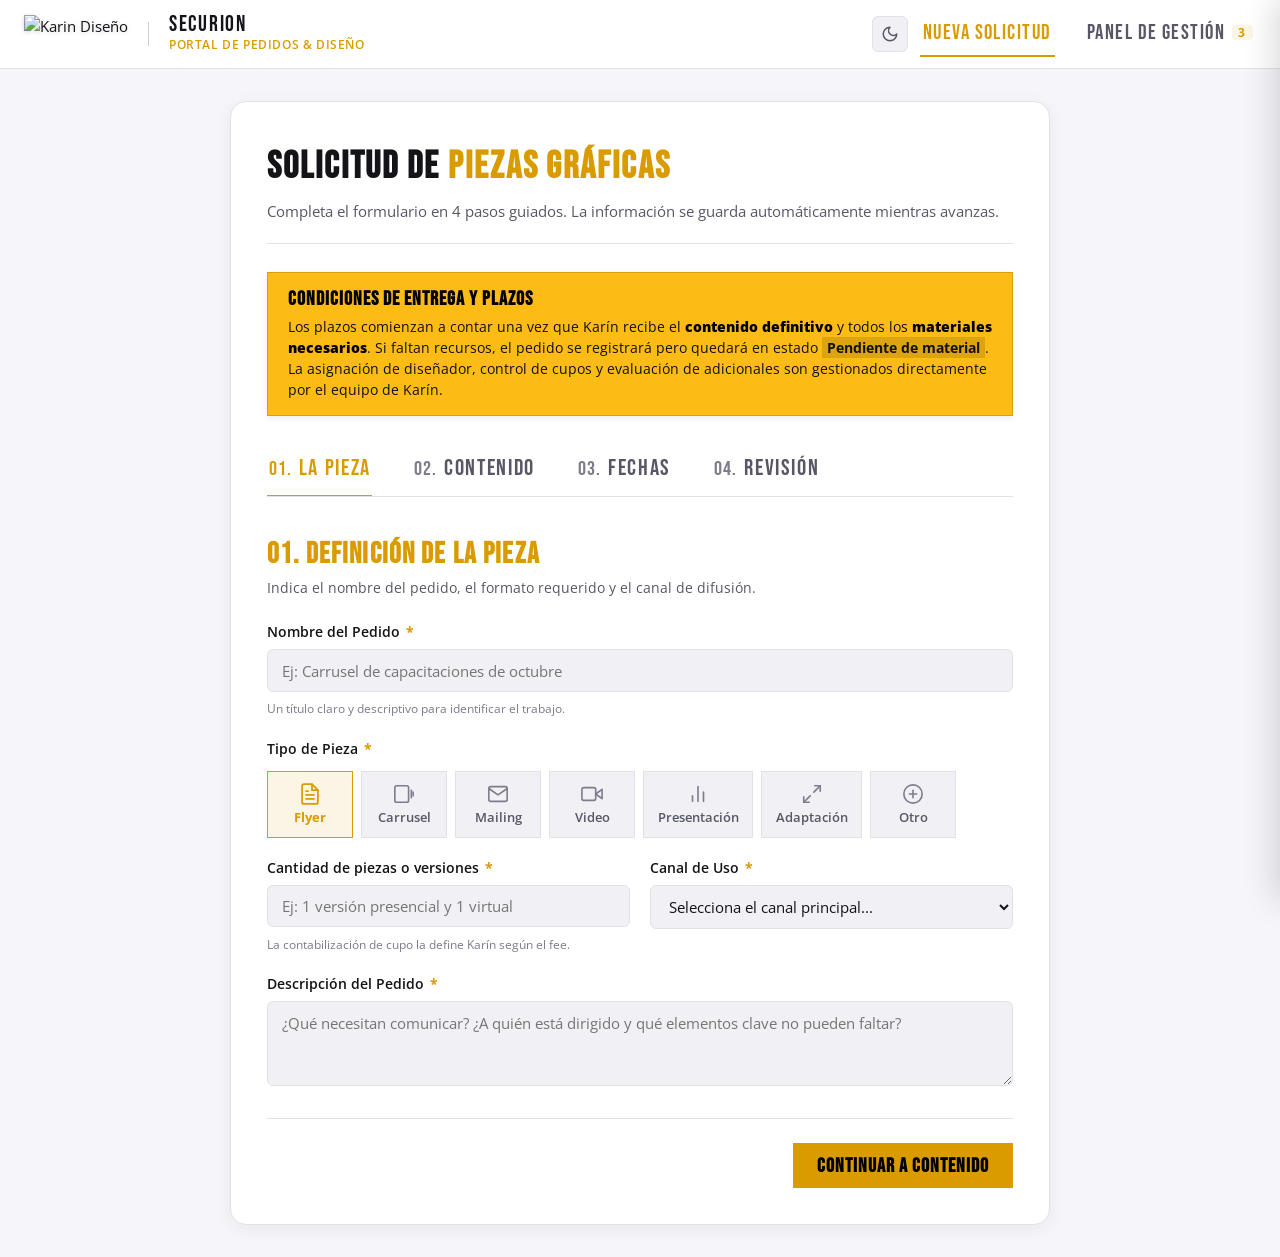
==== commit 2ca48b44: "Set light mode as default theme" ====
--- a/index.html
+++ b/index.html
@@ -1,5 +1,5 @@
 <!DOCTYPE html>
-<html lang="es" data-theme="dark">
+<html lang="es" data-theme="light">
 <head>
   <meta charset="UTF-8">
   <meta name="viewport" content="width=device-width, initial-scale=1.0">
@@ -11,7 +11,7 @@
   <!-- FOUC Prevention Script -->
   <script>
     (function() {
-      const savedTheme = localStorage.getItem('karin_theme') || 'dark';
+      const savedTheme = localStorage.getItem('karin_theme') || 'light';
       document.documentElement.setAttribute('data-theme', savedTheme);
       const meta = document.querySelector('meta[name="color-scheme"]');
       if (meta) {
@@ -2768,7 +2768,7 @@
 
     // INICIALIZACIÓN
     window.addEventListener('DOMContentLoaded', () => {
-      const savedTheme = localStorage.getItem('karin_theme') || 'dark';
+      const savedTheme = localStorage.getItem('karin_theme') || 'light';
       applyTheme(savedTheme);
       updateCounters();
       renderOrders();
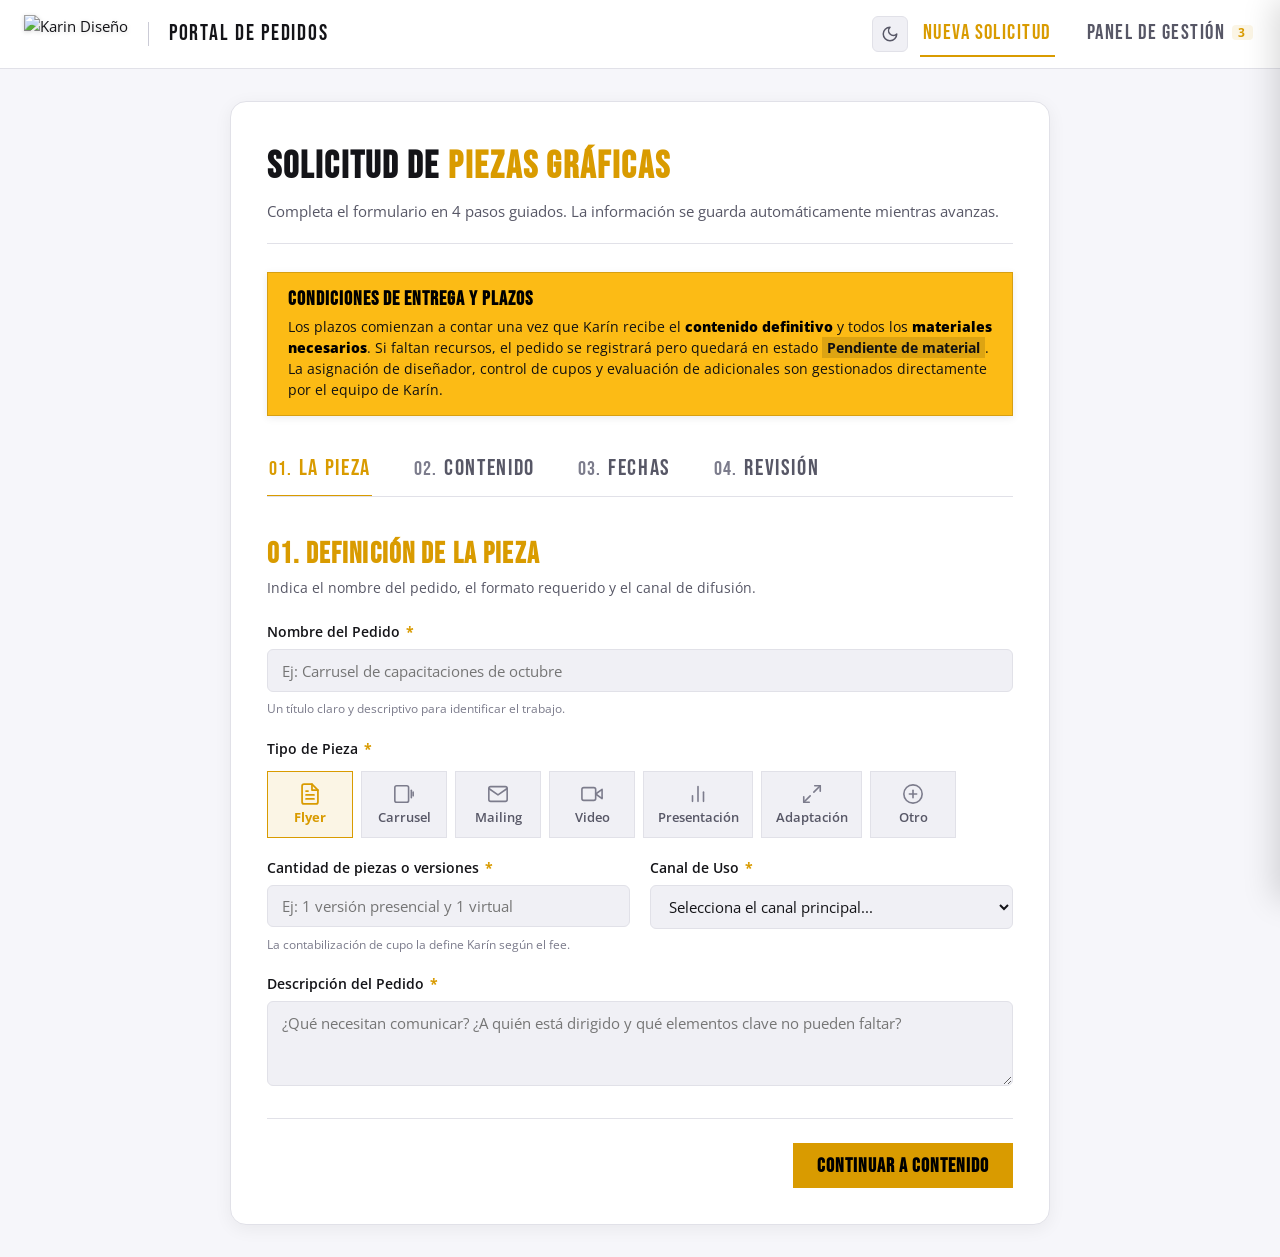
==== commit b2273347: "Header: replace SECURION with PORTAL DE PEDIDOS. Add discreet yellow square delete button on order c" ====
--- a/index.html
+++ b/index.html
@@ -1026,6 +1026,66 @@
       flex-wrap: wrap;
     }
 
+    .card-top-right {
+      display: flex;
+      align-items: center;
+      gap: 0.5rem;
+    }
+
+    /* BOTÓN CRUZ ELIMINAR PEDIDO (DISCRETO, AMARILLO Y CUADRADO) */
+    .btn-delete-card {
+      background: var(--karin-yellow-light);
+      border: 1px solid var(--karin-yellow);
+      color: var(--karin-yellow);
+      width: 26px;
+      height: 26px;
+      border-radius: 0;
+      display: inline-flex;
+      align-items: center;
+      justify-content: center;
+      cursor: pointer;
+      padding: 0;
+      transition: background-color 0.18s ease, color 0.18s ease, border-color 0.18s ease, transform 0.15s ease;
+      flex-shrink: 0;
+    }
+
+    .btn-delete-card:hover {
+      background: var(--karin-yellow);
+      color: #000000;
+      border-color: var(--karin-yellow);
+      transform: scale(1.06);
+    }
+
+    .btn-delete-card svg {
+      width: 14px;
+      height: 14px;
+      stroke: currentColor;
+      stroke-width: 2.2;
+      stroke-linecap: square;
+      stroke-linejoin: miter;
+      fill: none;
+      display: block;
+    }
+
+    .btn-danger-square {
+      background: transparent;
+      border: 1px solid var(--danger);
+      color: var(--danger);
+      border-radius: 0;
+      font-family: var(--font-display);
+      font-size: 1.15rem;
+      letter-spacing: 0.05em;
+      text-transform: uppercase;
+      padding: 0.65rem 1.15rem;
+      cursor: pointer;
+      transition: all 0.2s ease;
+    }
+
+    .btn-danger-square:hover {
+      background: var(--danger);
+      color: #FFFFFF;
+    }
+
     .card-id-type {
       display: flex;
       align-items: center;
@@ -1402,8 +1462,7 @@
         <img class="brand-logo" src="https://assets.zyrosite.com/cdn-cgi/image/format=auto,w=375,fit=crop,q=95/mv0lGExe8ySg27l9/mesa-de-trabajo-1-AoP487wzX7uWODk9.png" alt="Karin Diseño">
         <div class="brand-divider"></div>
         <div class="client-badge">
-          <span class="title">SECURION</span>
-          <span class="sub">Portal de Pedidos & Diseño</span>
+          <span class="title">PORTAL DE PEDIDOS</span>
         </div>
       </div>
 
@@ -1883,8 +1942,11 @@
     </div>
 
     <div class="drawer-footer">
-      <button class="btn btn-secondary" onclick="copyOrderSummary()">Copiar Resumen</button>
-      <button class="btn btn-primary" onclick="saveKarinEdits()">Guardar Cambios Karín</button>
+      <button type="button" class="btn btn-danger-square" onclick="deleteCurrentDrawerOrder()">Eliminar Pedido</button>
+      <div style="display: flex; gap: 0.75rem; align-items: center;">
+        <button class="btn btn-secondary" onclick="copyOrderSummary()">Copiar Resumen</button>
+        <button class="btn btn-primary" onclick="saveKarinEdits()">Guardar Cambios Karín</button>
+      </div>
     </div>
 
   </aside>
@@ -2333,7 +2395,15 @@
                 <span class="order-piece-tag">${escapeHtml(order.pieceType)}</span>
                 ${isUrgentBadge}
               </div>
-              <span class="status-badge ${statusClass}">${escapeHtml(order.internalStatus)}</span>
+              <div class="card-top-right">
+                <span class="status-badge ${statusClass}">${escapeHtml(order.internalStatus)}</span>
+                <button type="button" class="btn-delete-card" onclick="deleteOrder(event, '${order.id}')" title="Eliminar pedido #${order.id}" aria-label="Eliminar pedido">
+                  <svg viewBox="0 0 24 24">
+                    <line x1="18" y1="6" x2="6" y2="18"></line>
+                    <line x1="6" y1="6" x2="18" y2="18"></line>
+                  </svg>
+                </button>
+              </div>
             </div>
 
             <h3 class="card-title">${escapeHtml(order.name)}</h3>
@@ -2642,6 +2712,31 @@
       renderOrders();
       showToast('Cambios de Karín guardados con éxito.');
       closeDrawer();
+    }
+
+    // ELIMINAR PEDIDO
+    function deleteOrder(event, orderId) {
+      if (event) event.stopPropagation();
+
+      const confirmDelete = confirm(`¿Estás seguro de que deseas eliminar el pedido #${orderId}?\nEsta acción no se puede deshacer.`);
+      if (!confirmDelete) return;
+
+      let orders = getOrders();
+      orders = orders.filter(o => o.id !== orderId);
+      saveOrders(orders);
+
+      if (activeOrderId === orderId) {
+        closeDrawer();
+      }
+
+      updateCounters();
+      renderOrders();
+      showToast(`Pedido #${orderId} eliminado correctamente.`);
+    }
+
+    function deleteCurrentDrawerOrder() {
+      if (!activeOrderId) return;
+      deleteOrder(null, activeOrderId);
     }
 
     // COPIAR RESUMEN RÁPIDO
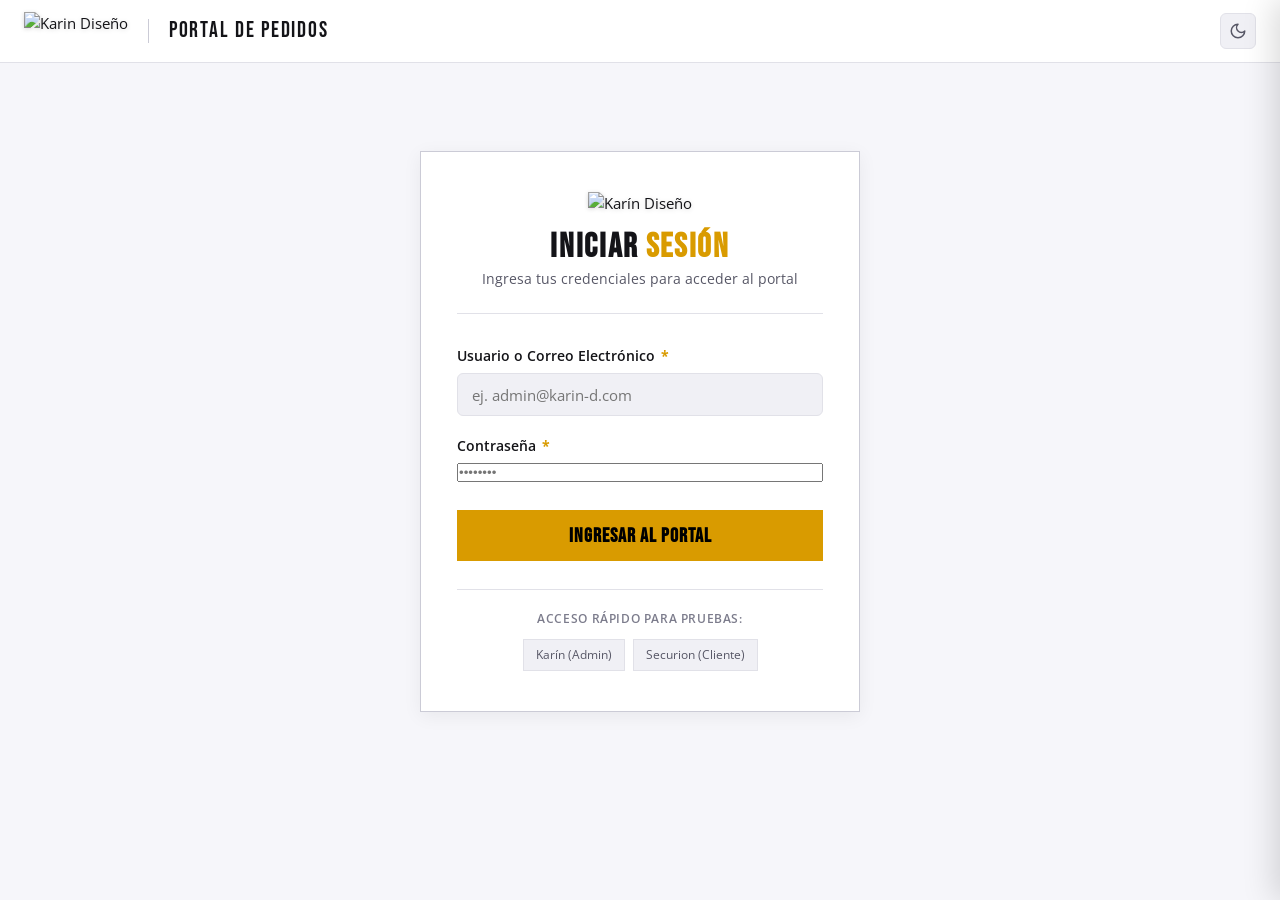
==== commit cf9f6ca8: "Auth: Add modular generic login system with demo access chips and backend adapter template" ====
--- a/index.html
+++ b/index.html
@@ -312,6 +312,152 @@
       animation: fadeIn 0.25s ease-in-out;
     }
 
+    /* ======================================================== */
+    /* VISTA DE LOGIN (MODULAR & ESTILO KARÍN)                  */
+    /* ======================================================== */
+    .login-container {
+      max-width: 440px;
+      margin: 3.5rem auto;
+      background: var(--bg-surface);
+      border: 1px solid var(--border-medium);
+      border-radius: 0;
+      padding: 2.5rem 2.25rem;
+      box-shadow: var(--shadow-card);
+      position: relative;
+    }
+
+    .login-header {
+      text-align: center;
+      margin-bottom: 2rem;
+      border-bottom: 1px solid var(--border-subtle);
+      padding-bottom: 1.5rem;
+    }
+
+    .login-logo {
+      height: 44px;
+      width: auto;
+      margin-bottom: 1rem;
+      object-fit: contain;
+    }
+
+    [data-theme="light"] .login-logo {
+      filter: drop-shadow(0 1px 2px rgba(0,0,0,0.15));
+    }
+
+    .login-title {
+      font-family: var(--font-display);
+      font-size: 2.1rem;
+      letter-spacing: 0.05em;
+      color: var(--text-main);
+      margin-bottom: 0.25rem;
+      line-height: 1;
+    }
+
+    .login-title span {
+      color: var(--karin-yellow);
+    }
+
+    .login-subtitle {
+      font-size: 0.88rem;
+      color: var(--text-muted);
+    }
+
+    .login-error {
+      background: var(--danger-bg);
+      border: 1px solid var(--danger-border);
+      color: var(--danger);
+      padding: 0.65rem 0.85rem;
+      font-size: 0.85rem;
+      margin-bottom: 1.25rem;
+      display: none;
+      border-radius: 0;
+    }
+
+    .login-demo-helpers {
+      margin-top: 1.75rem;
+      padding-top: 1.25rem;
+      border-top: 1px solid var(--border-subtle);
+    }
+
+    .login-demo-title {
+      font-size: 0.76rem;
+      color: var(--text-dim);
+      text-transform: uppercase;
+      letter-spacing: 0.05em;
+      margin-bottom: 0.65rem;
+      text-align: center;
+      font-weight: 600;
+    }
+
+    .login-demo-chips {
+      display: flex;
+      gap: 0.5rem;
+      justify-content: center;
+      flex-wrap: wrap;
+    }
+
+    .demo-chip-btn {
+      background: var(--bg-surface-elevated);
+      border: 1px solid var(--border-subtle);
+      color: var(--text-muted);
+      font-family: var(--font-body);
+      font-size: 0.78rem;
+      padding: 0.4rem 0.75rem;
+      border-radius: 0;
+      cursor: pointer;
+      transition: all 0.2s ease;
+    }
+
+    .demo-chip-btn:hover {
+      border-color: var(--karin-yellow);
+      color: var(--karin-yellow);
+      background: var(--bg-surface-hover);
+    }
+
+    /* SESIÓN DE USUARIO EN CABECERA */
+    .user-session-wrap {
+      display: none;
+      align-items: center;
+      gap: 0.75rem;
+      padding-left: 0.5rem;
+      border-left: 1px solid var(--border-subtle);
+      margin-left: 0.25rem;
+    }
+
+    .user-pill-badge {
+      font-size: 0.82rem;
+      color: var(--text-muted);
+      display: flex;
+      align-items: center;
+      gap: 0.35rem;
+      white-space: nowrap;
+    }
+
+    .user-pill-badge strong {
+      color: var(--karin-yellow);
+      font-weight: 700;
+    }
+
+    .btn-logout {
+      background: transparent;
+      border: 1px solid var(--border-subtle);
+      color: var(--text-dim);
+      border-radius: 0;
+      font-family: var(--font-display);
+      font-size: 1.05rem;
+      letter-spacing: 0.05em;
+      text-transform: uppercase;
+      padding: 0.2rem 0.65rem;
+      cursor: pointer;
+      transition: all 0.2s ease;
+    }
+
+    .btn-logout:hover {
+      border-color: var(--danger);
+      color: var(--danger);
+      background: var(--danger-bg);
+    }
+
     .view-section.active {
       display: block;
     }
@@ -1482,12 +1628,64 @@
             <span class="badge-count" id="ordersCounter">0</span>
           </button>
         </nav>
+
+        <!-- SESIÓN DE USUARIO -->
+        <div class="user-session-wrap" id="userSessionWrap">
+          <div class="user-pill-badge">
+            <span class="user-role-label">Usuario:</span>
+            <strong id="userNameDisplay">Karín Diseño</strong>
+          </div>
+          <button type="button" class="btn-logout" onclick="AuthService.logout()" title="Cerrar sesión">Salir</button>
+        </div>
       </div>
     </div>
   </header>
 
   <!-- CONTENIDO PRINCIPAL -->
   <main>
+
+    <!-- ======================================================== -->
+    <!-- VISTA 0: INICIO DE SESIÓN (GENÉRICO Y ADAPTABLE)         -->
+    <!-- ======================================================== -->
+    <section id="viewLogin" class="view-section">
+      <div class="login-container">
+        <div class="login-header">
+          <img class="login-logo" src="https://assets.zyrosite.com/cdn-cgi/image/format=auto,w=375,fit=crop,q=95/mv0lGExe8ySg27l9/mesa-de-trabajo-1-AoP487wzX7uWODk9.png" alt="Karín Diseño">
+          <h2 class="login-title">INICIAR <span>SESIÓN</span></h2>
+          <p class="login-subtitle">Ingresa tus credenciales para acceder al portal</p>
+        </div>
+
+        <div class="login-error" id="loginErrorBox" role="alert"></div>
+
+        <form id="loginForm" onsubmit="handleLoginSubmit(event)">
+          <div class="form-group" style="margin-bottom: 1.25rem;">
+            <label for="loginEmail">Usuario o Correo Electrónico <span class="req">*</span></label>
+            <input type="text" id="loginEmail" class="form-control" placeholder="ej. admin@karin-d.com" required autocomplete="username">
+          </div>
+
+          <div class="form-group" style="margin-bottom: 1.75rem;">
+            <label for="loginPass">Contraseña <span class="req">*</span></label>
+            <input type="password" id="loginPass" class="form-control" placeholder="••••••••" required autocomplete="current-password">
+          </div>
+
+          <button type="submit" class="btn btn-primary" style="width: 100%; justify-content: center; padding: 0.85rem; font-size: 1.25rem;">
+            INGRESAR AL PORTAL
+          </button>
+        </form>
+
+        <div class="login-demo-helpers">
+          <div class="login-demo-title">Acceso rápido para pruebas:</div>
+          <div class="login-demo-chips">
+            <button type="button" class="demo-chip-btn" onclick="quickFillLogin('admin@karin-d.com', 'karin123')">
+              Karín (Admin)
+            </button>
+            <button type="button" class="demo-chip-btn" onclick="quickFillLogin('cliente@securion.com', 'securion123')">
+              Securion (Cliente)
+            </button>
+          </div>
+        </div>
+      </div>
+    </section>
 
     <!-- ======================================================== -->
     <!-- VISTA 1: NUEVA SOLICITUD (WIZARD GUIADO PARA EL CLIENTE) -->
@@ -1961,6 +2159,120 @@
   <!-- JAVASCRIPT DE LA APLICACIÓN                             -->
   <!-- ======================================================== -->
   <script>
+    // ========================================================
+    // SERVICIO DE AUTENTICACIÓN (DESACOPLADO & LISTO PARA TU HERMANO)
+    // ========================================================
+    // Tu hermano puede sustituir la lógica de login() para conectar a su Base de Datos / API:
+    const AuthService = {
+      // Usuarios de prueba preconfigurados
+      users: [
+        { email: 'admin@karin-d.com', pass: 'karin123', name: 'Karín Diseño', role: 'admin' },
+        { email: 'cliente@securion.com', pass: 'securion123', name: 'Securion', role: 'client' },
+        { email: 'karin', pass: '123', name: 'Karín Diseño', role: 'admin' }
+      ],
+
+      async login(email, password) {
+        /*
+         * >>> CONEXIÓN A BASE DE DATOS REAL (PARA TU HERMANO) <<<
+         * try {
+         *   const response = await fetch('https://tu-api.com/auth/login', {
+         *     method: 'POST',
+         *     headers: { 'Content-Type': 'application/json' },
+         *     body: JSON.stringify({ email, password })
+         *   });
+         *   if (!response.ok) throw new Error('Credenciales inválidas');
+         *   const data = await response.json();
+         *   return data.user; // { email, name, role, token }
+         * } catch (err) {
+         *   return null;
+         * }
+         */
+
+        // Simulación genérica actual (funciona sin servidor):
+        const cleanEmail = (email || '').trim().toLowerCase();
+        const found = this.users.find(u => u.email.toLowerCase() === cleanEmail && u.pass === password);
+        return found ? { email: found.email, name: found.name, role: found.role } : null;
+      },
+
+      getCurrentUser() {
+        try {
+          const raw = localStorage.getItem('karin_auth_user');
+          return raw ? JSON.parse(raw) : null;
+        } catch (e) {
+          return null;
+        }
+      },
+
+      setCurrentUser(user) {
+        if (user) {
+          localStorage.setItem('karin_auth_user', JSON.stringify(user));
+        } else {
+          localStorage.removeItem('karin_auth_user');
+        }
+      },
+
+      logout() {
+        this.setCurrentUser(null);
+        checkAuthState();
+        showToast('Sesión cerrada correctamente.');
+      }
+    };
+
+    function checkAuthState() {
+      const user = AuthService.getCurrentUser();
+      const loginView = document.getElementById('viewLogin');
+      const navTabs = document.querySelector('.nav-tabs');
+      const userSessionWrap = document.getElementById('userSessionWrap');
+      const userNameDisplay = document.getElementById('userNameDisplay');
+
+      if (!user) {
+        // No logueado: mostrar login y ocultar vistas de trabajo
+        document.querySelectorAll('.view-section').forEach(el => el.classList.remove('active'));
+        loginView.classList.add('active');
+        if (navTabs) navTabs.style.display = 'none';
+        if (userSessionWrap) userSessionWrap.style.display = 'none';
+      } else {
+        // Logueado: activar portal y sesión
+        loginView.classList.remove('active');
+        if (navTabs) navTabs.style.display = 'flex';
+        if (userSessionWrap) userSessionWrap.style.display = 'flex';
+        if (userNameDisplay) userNameDisplay.textContent = user.name;
+
+        // Si ninguna vista de trabajo está activa, ir a Nueva Solicitud por defecto
+        const newOrderActive = document.getElementById('viewNewOrder').classList.contains('active');
+        const dashActive = document.getElementById('viewDashboard').classList.contains('active');
+        if (!newOrderActive && !dashActive) {
+          switchView('newOrder');
+        }
+      }
+    }
+
+    async function handleLoginSubmit(event) {
+      event.preventDefault();
+      const email = document.getElementById('loginEmail').value;
+      const pass = document.getElementById('loginPass').value;
+      const errorBox = document.getElementById('loginErrorBox');
+
+      errorBox.style.display = 'none';
+      const user = await AuthService.login(email, pass);
+
+      if (!user) {
+        errorBox.textContent = 'Credenciales incorrectas. Revisa el usuario y contraseña ingresados.';
+        errorBox.style.display = 'block';
+        return;
+      }
+
+      AuthService.setCurrentUser(user);
+      checkAuthState();
+      showToast(`Bienvenido/a, ${user.name}`);
+    }
+
+    function quickFillLogin(email, pass) {
+      document.getElementById('loginEmail').value = email;
+      document.getElementById('loginPass').value = pass;
+      document.getElementById('loginForm').dispatchEvent(new Event('submit'));
+    }
+
     // ICONOS SVG PROFESIONALES Y MINIMALISTAS (ESTÁNDAR LUCIDE)
     const SVG_MOON = `<svg viewBox="0 0 24 24"><path d="M12 3a6 6 0 0 0 9 9 9 9 0 1 1-9-9Z"></path></svg>`;
     const SVG_SUN = `<svg viewBox="0 0 24 24"><circle cx="12" cy="12" r="4"></circle><path d="M12 2v2"></path><path d="M12 20v2"></path><path d="m4.93 4.93 1.41 1.41"></path><path d="m17.66 17.66 1.41 1.41"></path><path d="M2 12h2"></path><path d="M20 12h2"></path><path d="m6.34 17.66-1.41 1.41"></path><path d="m19.07 4.93-1.41 1.41"></path></svg>`;
@@ -2867,6 +3179,7 @@
       applyTheme(savedTheme);
       updateCounters();
       renderOrders();
+      checkAuthState();
     });
   </script>
 </body>
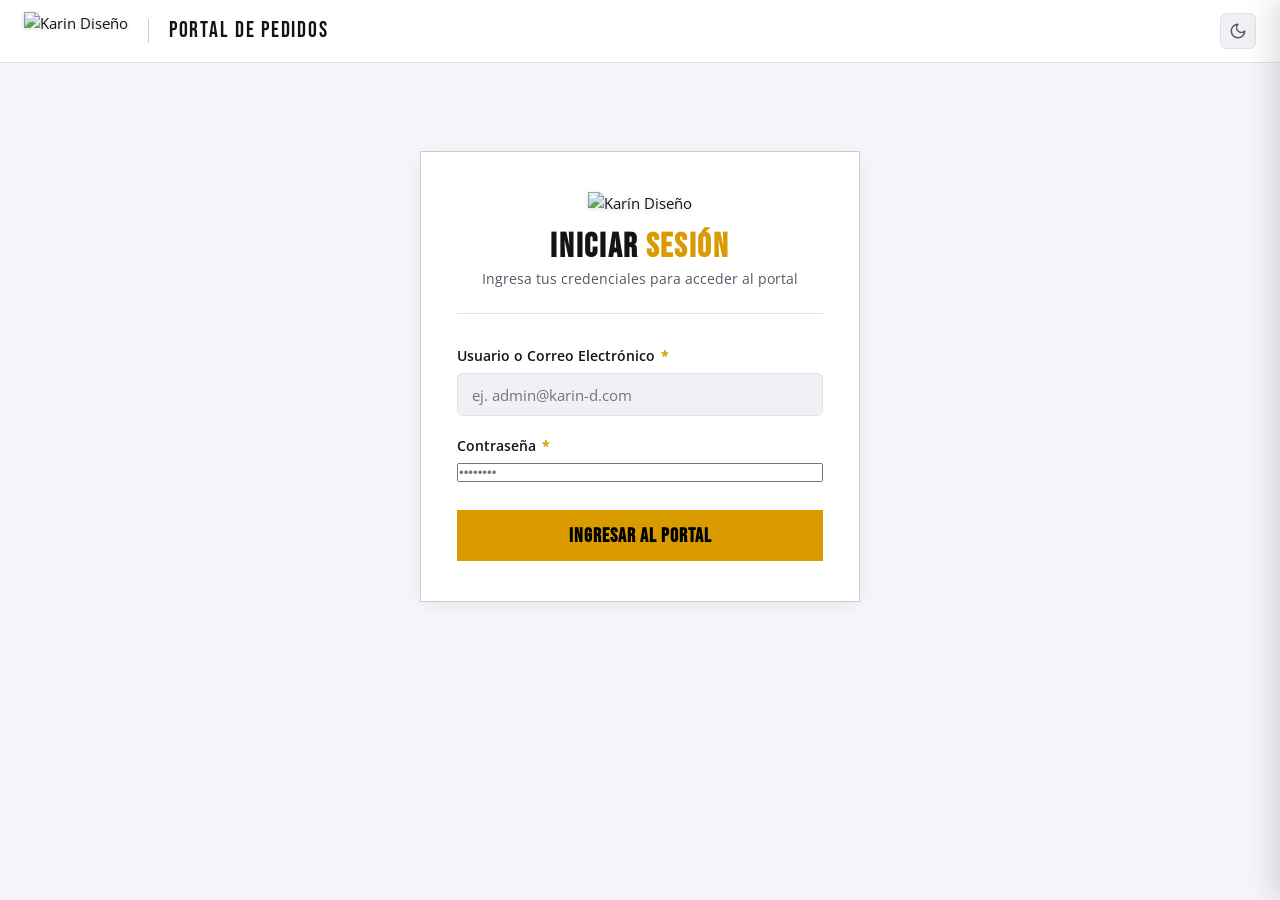
==== commit b6c59062: "Auth: Remove demo helpers, mock users and default passwords" ====
--- a/index.html
+++ b/index.html
@@ -373,46 +373,7 @@
       border-radius: 0;
     }
 
-    .login-demo-helpers {
-      margin-top: 1.75rem;
-      padding-top: 1.25rem;
-      border-top: 1px solid var(--border-subtle);
-    }
-
-    .login-demo-title {
-      font-size: 0.76rem;
-      color: var(--text-dim);
-      text-transform: uppercase;
-      letter-spacing: 0.05em;
-      margin-bottom: 0.65rem;
-      text-align: center;
-      font-weight: 600;
-    }
-
-    .login-demo-chips {
-      display: flex;
-      gap: 0.5rem;
-      justify-content: center;
-      flex-wrap: wrap;
-    }
-
-    .demo-chip-btn {
-      background: var(--bg-surface-elevated);
-      border: 1px solid var(--border-subtle);
-      color: var(--text-muted);
-      font-family: var(--font-body);
-      font-size: 0.78rem;
-      padding: 0.4rem 0.75rem;
-      border-radius: 0;
-      cursor: pointer;
-      transition: all 0.2s ease;
-    }
-
-    .demo-chip-btn:hover {
-      border-color: var(--karin-yellow);
-      color: var(--karin-yellow);
-      background: var(--bg-surface-hover);
-    }
+    
 
     /* SESIÓN DE USUARIO EN CABECERA */
     .user-session-wrap {
@@ -1673,18 +1634,7 @@
           </button>
         </form>
 
-        <div class="login-demo-helpers">
-          <div class="login-demo-title">Acceso rápido para pruebas:</div>
-          <div class="login-demo-chips">
-            <button type="button" class="demo-chip-btn" onclick="quickFillLogin('admin@karin-d.com', 'karin123')">
-              Karín (Admin)
-            </button>
-            <button type="button" class="demo-chip-btn" onclick="quickFillLogin('cliente@securion.com', 'securion123')">
-              Securion (Cliente)
-            </button>
-          </div>
         </div>
-      </div>
     </section>
 
     <!-- ======================================================== -->
@@ -2164,34 +2114,22 @@
     // ========================================================
     // Tu hermano puede sustituir la lógica de login() para conectar a su Base de Datos / API:
     const AuthService = {
-      // Usuarios de prueba preconfigurados
-      users: [
-        { email: 'admin@karin-d.com', pass: 'karin123', name: 'Karín Diseño', role: 'admin' },
-        { email: 'cliente@securion.com', pass: 'securion123', name: 'Securion', role: 'client' },
-        { email: 'karin', pass: '123', name: 'Karín Diseño', role: 'admin' }
-      ],
-
       async login(email, password) {
-        /*
-         * >>> CONEXIÓN A BASE DE DATOS REAL (PARA TU HERMANO) <<<
-         * try {
-         *   const response = await fetch('https://tu-api.com/auth/login', {
-         *     method: 'POST',
-         *     headers: { 'Content-Type': 'application/json' },
-         *     body: JSON.stringify({ email, password })
-         *   });
-         *   if (!response.ok) throw new Error('Credenciales inválidas');
-         *   const data = await response.json();
-         *   return data.user; // { email, name, role, token }
-         * } catch (err) {
-         *   return null;
-         * }
-         */
-
-        // Simulación genérica actual (funciona sin servidor):
-        const cleanEmail = (email || '').trim().toLowerCase();
-        const found = this.users.find(u => u.email.toLowerCase() === cleanEmail && u.pass === password);
-        return found ? { email: found.email, name: found.name, role: found.role } : null;
+        try {
+          const response = await fetch('api/login.php', {
+            method: 'POST',
+            headers: { 'Content-Type': 'application/json' },
+            body: JSON.stringify({ email, password })
+          });
+          if (response.ok) {
+            const data = await response.json();
+            if (data.success && data.user) return data.user;
+          }
+          return null;
+        } catch (err) {
+          console.error('Error al conectar con el servicio de autenticación:', err);
+          return null;
+        }
       },
 
       getCurrentUser() {
@@ -2265,12 +2203,6 @@
       AuthService.setCurrentUser(user);
       checkAuthState();
       showToast(`Bienvenido/a, ${user.name}`);
-    }
-
-    function quickFillLogin(email, pass) {
-      document.getElementById('loginEmail').value = email;
-      document.getElementById('loginPass').value = pass;
-      document.getElementById('loginForm').dispatchEvent(new Event('submit'));
     }
 
     // ICONOS SVG PROFESIONALES Y MINIMALISTAS (ESTÁNDAR LUCIDE)
